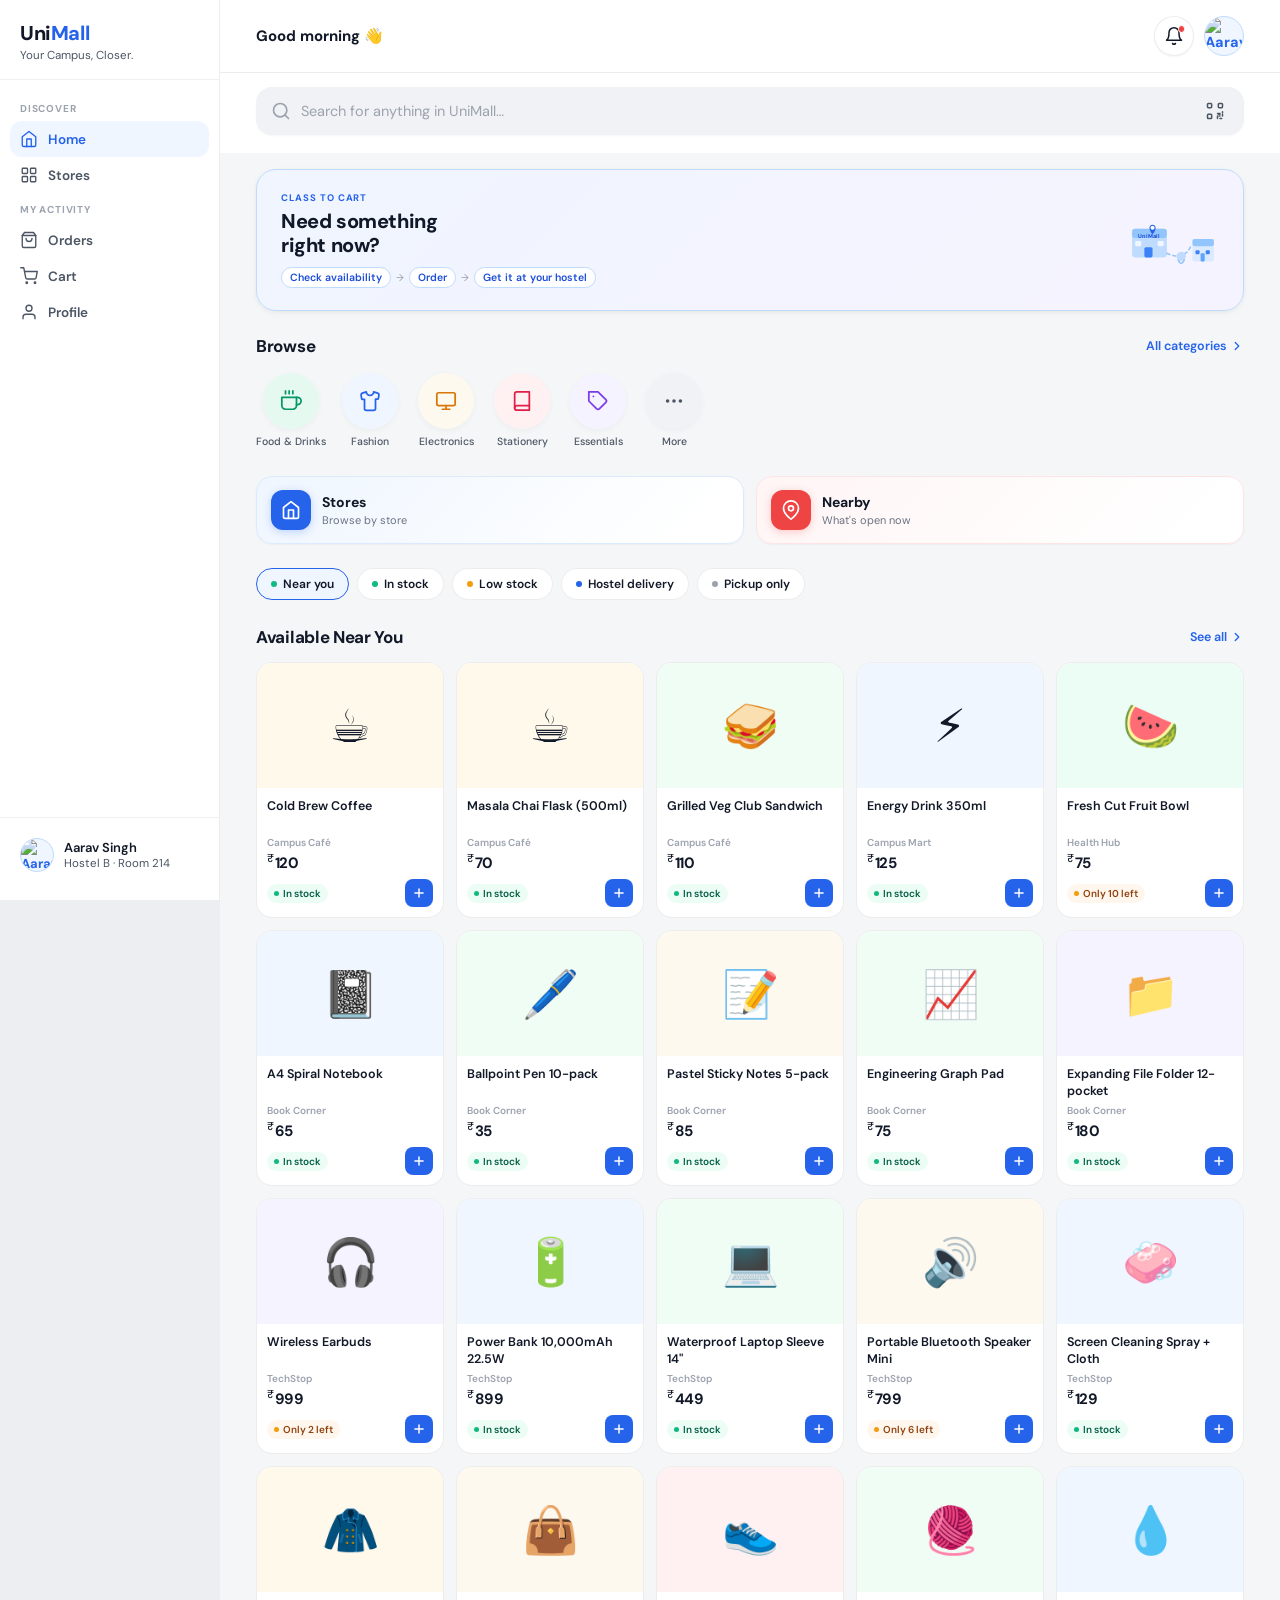
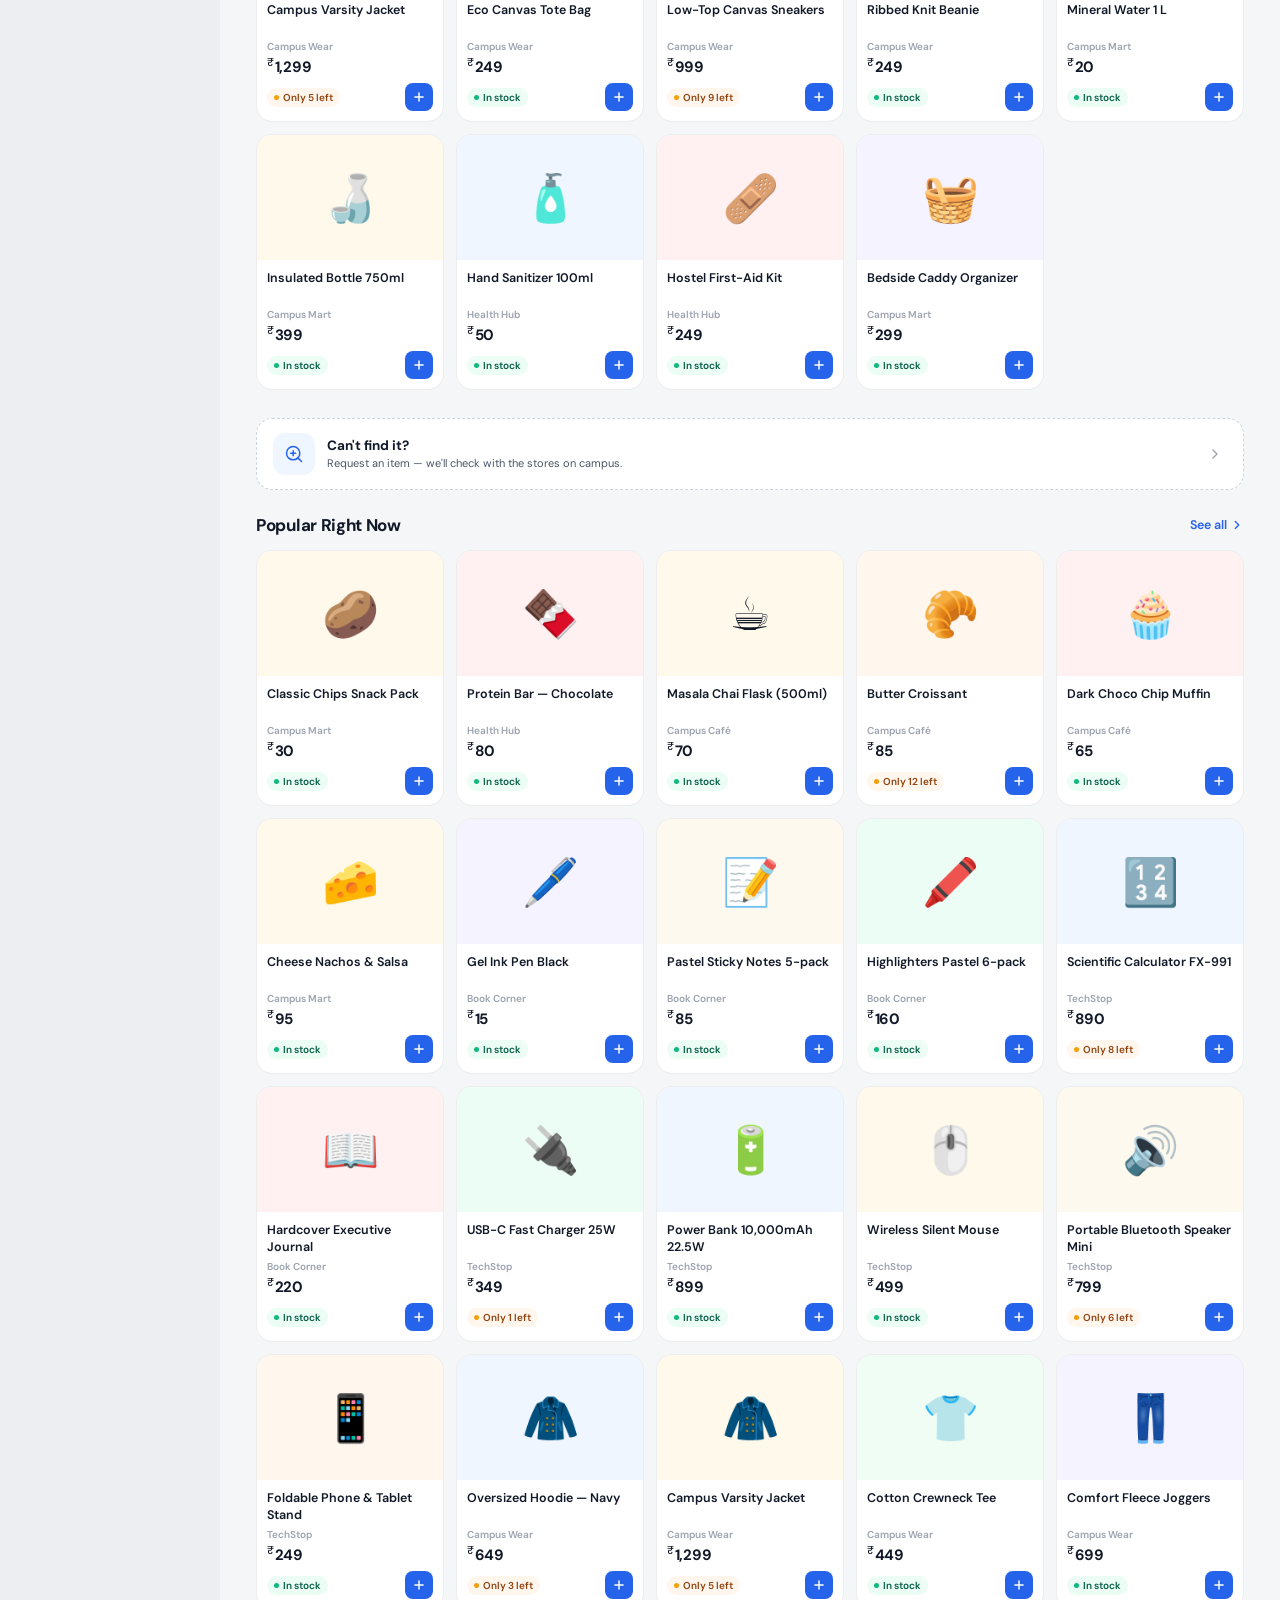
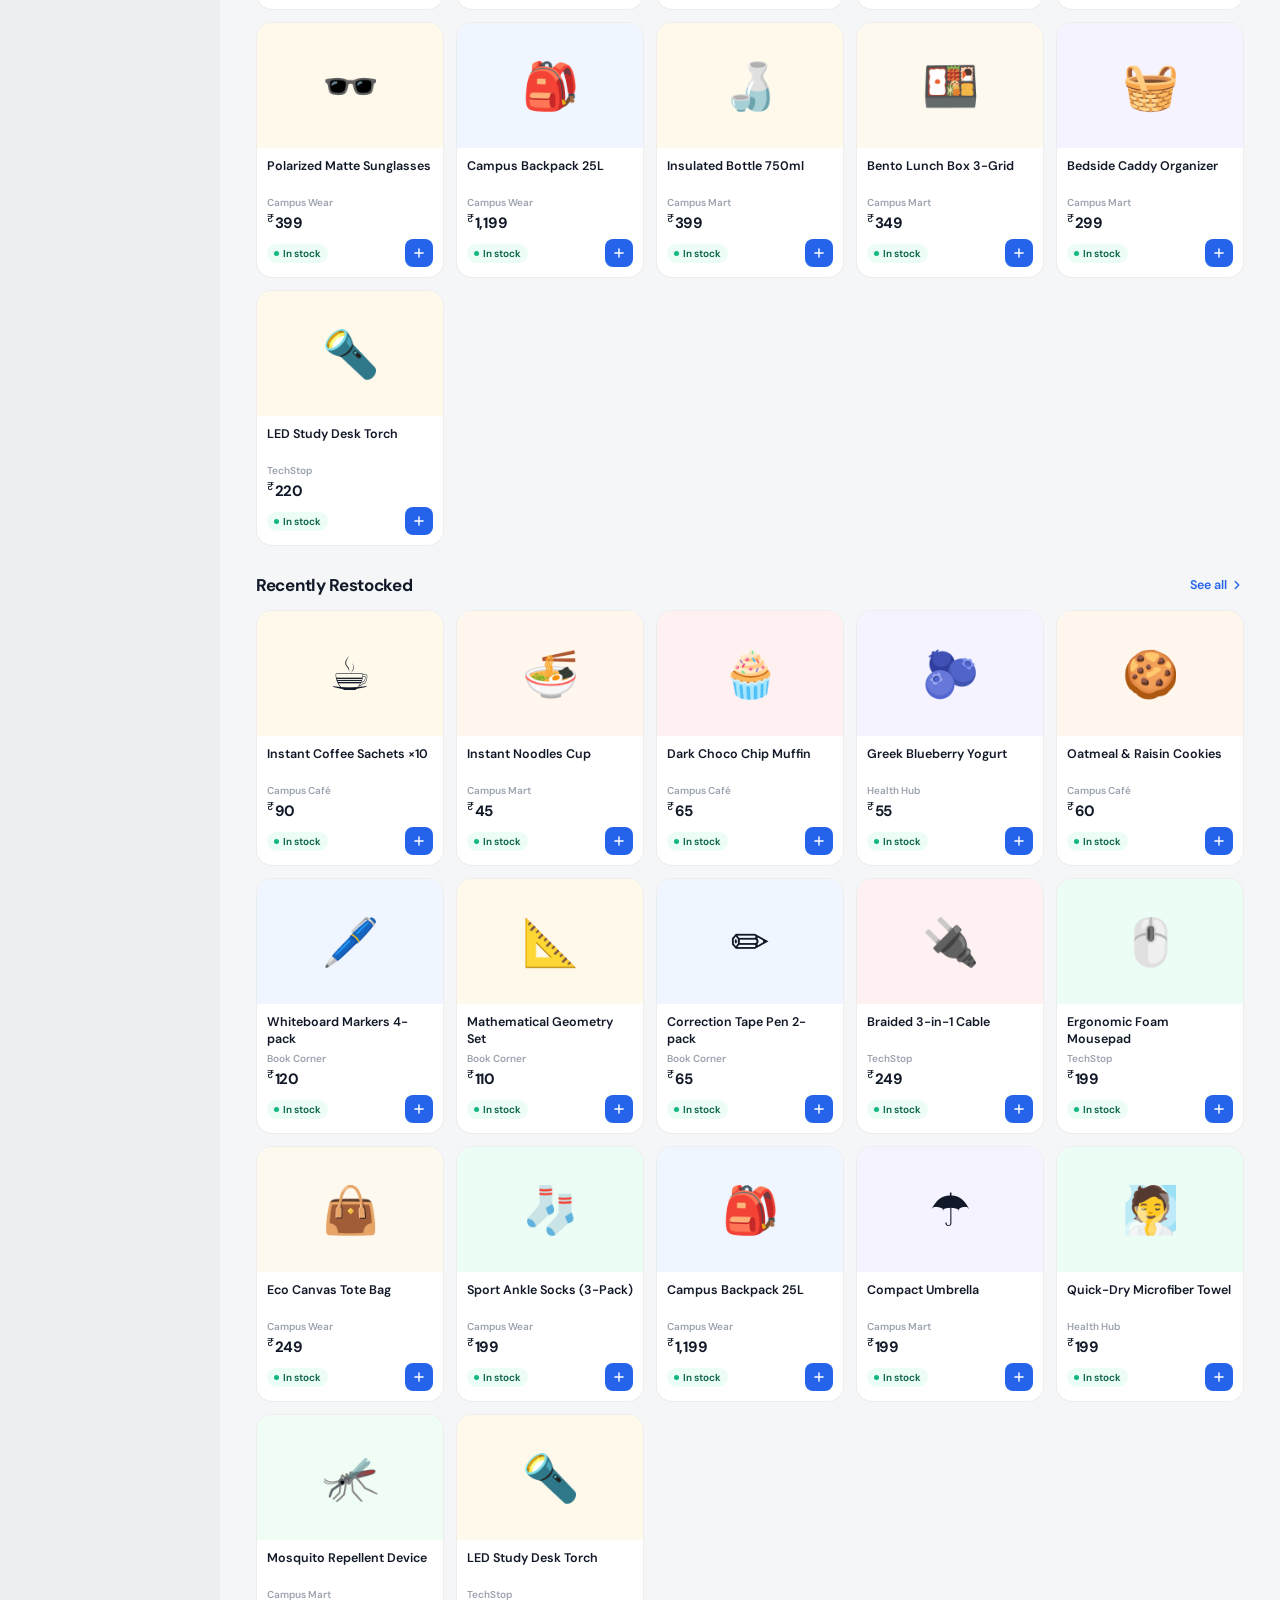
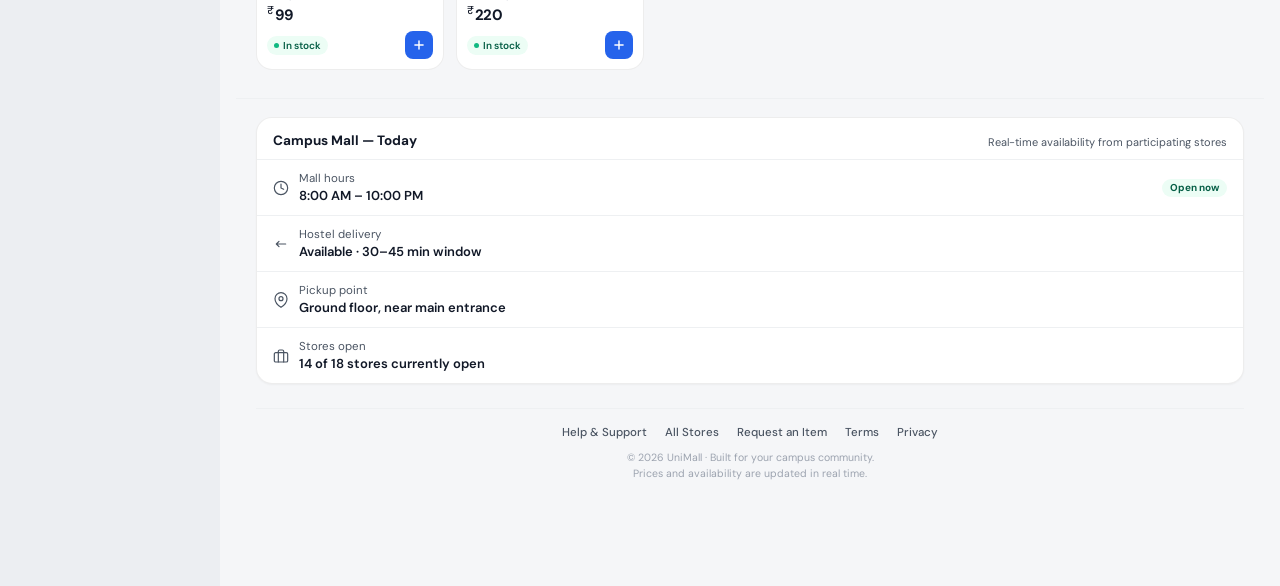
==== index.html @ a53abfc0 "feat: initial commit for UniMall campus marketplace - live Supabase and Vercel ready" ====
<!DOCTYPE html>
<html lang="en">
<head>
  <meta charset="UTF-8" />
  <meta name="viewport" content="width=device-width, initial-scale=1.0, viewport-fit=cover" />
  <title>UniMall — Your Campus, Closer.</title>
  <meta name="description" content="UniMall lets you discover what's available inside your campus mall without physically going there. Browse, order, and get it delivered on campus." />

  <!-- Preconnect for faster font load -->
  <link rel="preconnect" href="https://fonts.googleapis.com" />
  <link rel="preconnect" href="https://fonts.gstatic.com" crossorigin />
  <link href="https://fonts.googleapis.com/css2?family=DM+Sans:ital,opsz,wght@0,9..40,300;0,9..40,400;0,9..40,500;0,9..40,600;0,9..40,700;1,9..40,400&display=swap" rel="stylesheet" />

  <link rel="stylesheet" href="css/styles.css" />
</head>
<body>

<!--
  ┌─────────────────────────────────────────────────────────┐
  │  MOBILE SHELL                                           │
  │  On desktop this collapses and the .desktop-wrapper     │
  │  takes over the layout with a sidebar.                  │
  └─────────────────────────────────────────────────────────┘
-->
<div class="shell" id="app">

  <!-- ── DESKTOP LAYOUT WRAPPER ──────────────────────────── -->
  <div class="desktop-wrapper">

    <!-- ── SIDEBAR FOR PC / DESKTOP ────────────────────────── -->
    <aside class="sidebar" id="sidebar" aria-label="Site navigation">
      <div class="sidebar-brand">
        <div class="sidebar-wordmark">Uni<span>Mall</span></div>
        <div class="sidebar-tagline">Your Campus, Closer.</div>
      </div>

      <nav class="sidebar-nav" aria-label="Site navigation">
        <div class="sidebar-section-label">Discover</div>

        <a href="index.html" class="sidebar-item active" id="sb-home" aria-current="page">
          <svg viewBox="0 0 24 24" aria-hidden="true"><path d="m3 9 9-7 9 7v11a2 2 0 0 1-2 2H5a2 2 0 0 1-2-2z"/><polyline points="9 22 9 12 15 12 15 22"/></svg>
          Home
        </a>
        <a href="stores.html" class="sidebar-item" id="sb-stores">
          <svg viewBox="0 0 24 24" aria-hidden="true"><rect x="3" y="3" width="7" height="7" rx="1"/><rect x="14" y="3" width="7" height="7" rx="1"/><rect x="3" y="14" width="7" height="7" rx="1"/><rect x="14" y="14" width="7" height="7" rx="1"/></svg>
          Stores
        </a>

        <div class="sidebar-section-label">My Activity</div>

        <a href="orders.html" class="sidebar-item" id="sb-orders">
          <svg viewBox="0 0 24 24" aria-hidden="true"><path d="M6 2 3 6v14a2 2 0 0 0 2 2h14a2 2 0 0 0 2-2V6l-3-4z"/><line x1="3" y1="6" x2="21" y2="6"/><path d="M16 10a4 4 0 0 1-8 0"/></svg>
          Orders
        </a>
        <a href="cart.html" class="sidebar-item" id="sb-cart">
          <svg viewBox="0 0 24 24" aria-hidden="true"><circle cx="9" cy="21" r="1"/><circle cx="20" cy="21" r="1"/><path d="M1 1h4l2.68 13.39a2 2 0 0 0 2 1.61h9.72a2 2 0 0 0 2-1.61L23 6H6"/></svg>
          Cart
          <span class="sidebar-badge" data-cart aria-label="0 items in cart" style="display:none">0</span>
        </a>
        <a href="profile.html" class="sidebar-item" id="sb-profile">
          <svg viewBox="0 0 24 24" aria-hidden="true"><path d="M20 21v-2a4 4 0 0 0-4-4H8a4 4 0 0 0-4 4v2"/><circle cx="12" cy="7" r="4"/></svg>
          Profile
        </a>
      </nav>

      <div class="sidebar-footer">
        <a href="profile.html" class="sidebar-profile" id="sb-profile-footer" aria-label="View profile">
          <div class="sidebar-avatar">A</div>
          <div class="sidebar-profile-info">
            <div class="sidebar-profile-name">Aarav Singh</div>
            <div class="sidebar-profile-role">Hostel B · Room 214</div>
          </div>
        </a>
      </div>
    </aside>

    <!-- ── MAIN CONTENT ────────────────────────────────────── -->
    <div class="main-content">

      <div class="page-scroll">

        <!-- Status bar placeholder (mobile only) -->
        <div class="status-bar" aria-hidden="true"></div>

        <!-- ── HEADER ──────────────────────────────────────── -->
        <header class="header" id="main-header" role="banner">
          <!-- Brand (mobile only — desktop uses sidebar) -->
          <div class="header-brand">
            <div class="header-wordmark">Uni<span>Mall</span></div>
            <div class="header-tagline">Your Campus, Closer.</div>
          </div>

          <div class="header-actions">
            <!-- Notifications -->
            <button class="icon-btn" id="notif-btn" aria-label="Notifications">
              <svg viewBox="0 0 24 24" aria-hidden="true">
                <path d="M18 8a6 6 0 1 0-12 0c0 7-3 9-3 9h18s-3-2-3-9"/>
                <path d="M13.73 21a2 2 0 0 1-3.46 0"/>
              </svg>
              <span class="notif-dot" aria-hidden="true"></span>
            </button>
            <!-- Profile avatar -->
            <div class="avatar-btn" id="profile-btn" role="button"
                 aria-label="Profile" tabindex="0">A</div>
          </div>
        </header>

        <!-- ── SEARCH ───────────────────────────────────────── -->
        <section class="search-section" aria-label="Search">
          <div class="search-bar" role="search">
            <svg class="search-icon" viewBox="0 0 24 24" aria-hidden="true">
              <circle cx="11" cy="11" r="8"/>
              <path d="m21 21-4.35-4.35"/>
            </svg>
            <input
              type="search"
              id="main-search"
              placeholder="Search for anything in UniMall…"
              autocomplete="off"
              aria-label="Search UniMall"
            />
            <button class="scan-btn" id="scan-btn" aria-label="Scan barcode or QR code">
              <svg viewBox="0 0 24 24" aria-hidden="true">
                <rect x="3" y="3" width="5" height="5" rx="1"/>
                <rect x="16" y="3" width="5" height="5" rx="1"/>
                <rect x="3" y="16" width="5" height="5" rx="1"/>
                <path d="M16 16h2m3 0v2m0-5v1m-4 4h1m0 3h2m-5-3v3m0-6h3"/>
              </svg>
            </button>
          </div>
        </section>

        <!-- ── PAGE BODY ────────────────────────────────────── -->
        <main class="page-body" id="page-body">

          <!-- ── 1. UTILITY MODULE (Class to Cart) ──────────── -->
          <div class="utility-module fade-up" id="utility-module"
               role="region" aria-label="Class to Cart — how UniMall works">
            <div class="utility-module-text">
              <div class="utility-eyebrow">Class to Cart</div>
              <div class="utility-headline">Need something<br>right now?</div>
              <div class="utility-steps">
                <span class="utility-step">Check availability</span>
                <span class="utility-step-arrow">→</span>
                <span class="utility-step">Order</span>
                <span class="utility-step-arrow">→</span>
                <span class="utility-step">Get it at your hostel</span>
              </div>
            </div>

            <!-- Inline SVG illustration: mall path hostel -->
            <div class="utility-illustration" aria-hidden="true">
              <svg viewBox="0 0 88 78" fill="none" xmlns="http://www.w3.org/2000/svg">
                <!-- Mall building -->
                <rect x="4"  y="28" width="34" height="28" rx="3" fill="#BFDBFE"/>
                <rect x="4"  y="28" width="34" height="9"  rx="3" fill="#93C5FD"/>
                <text x="10" y="37.5" font-family="DM Sans,sans-serif" font-size="5.5"
                      font-weight="700" fill="#1D4ED8">UniMall</text>
                <!-- Mall door -->
                <rect x="16" y="46" width="8" height="10" rx="1.5" fill="#3B82F6"/>
                <!-- Mall windows -->
                <rect x="7"  y="40" width="6" height="5" rx="1" fill="#EFF6FF"/>
                <rect x="29" y="40" width="6" height="5" rx="1" fill="#EFF6FF"/>
                <!-- Dashed delivery path -->
                <path d="M38 52 Q55 60 62 44" stroke="#93C5FD" stroke-width="1.5"
                      stroke-dasharray="3 3" stroke-linecap="round"/>
                <!-- Delivery figure -->
                <circle cx="52" cy="55" r="4.5" fill="#BFDBFE"/>
                <path d="M49 58.5 Q52 65 55 58.5" stroke="#93C5FD"
                      stroke-width="1.5" stroke-linecap="round"/>
                <!-- Hostel building -->
                <rect x="63" y="38" width="21" height="22" rx="2" fill="#DBEAFE"/>
                <rect x="63" y="38" width="21" height="7"  rx="2" fill="#93C5FD"/>
                <!-- Hostel windows -->
                <rect x="66" y="49" width="4" height="4" rx="1" fill="#3B82F6"/>
                <rect x="76" y="49" width="4" height="4" rx="1" fill="#3B82F6"/>
                <!-- Hostel door -->
                <rect x="71" y="52" width="4" height="8" rx="1" fill="#60A5FA"/>
                <!-- Location pin on mall -->
                <path d="M21 27 C21 23 27 23 27 27 C27 30.5 24 33.5 24 33.5 C24 33.5 21 30.5 21 27Z"
                      fill="#2563EB"/>
                <circle cx="24" cy="27" r="2" fill="white"/>
              </svg>
            </div>
          </div>

          <!-- ── 2. CATEGORIES ───────────────────────────────── -->
          <section class="categories-section fade-up delay-1"
                   aria-label="Browse categories">
            <div class="section-header">
              <h2 class="section-title">Browse</h2>
              <a href="#" class="section-link" id="all-categories-link">
                All categories
                <svg viewBox="0 0 24 24"><polyline points="9 18 15 12 9 6"/></svg>
              </a>
            </div>
            <!-- Populated by app.js -->
            <div class="categories-scroll" id="categories-scroll" role="list"
                 aria-label="Category list"></div>
          </section>

          <!-- ── CATEGORY VIEW SECTION (Appears when a category is clicked) ── -->
          <section class="category-view-section" id="category-view-section" style="display: none;" aria-label="Category Products">
            <div class="category-view-header">
              <div class="category-view-title-wrap">
                <h2 class="category-view-title" id="category-view-title">Products</h2>
                <span class="category-view-count-badge" id="category-view-count-badge">0 items</span>
              </div>
              <button class="category-view-clear-btn" id="category-view-clear-btn" aria-label="Clear category filter">
                <svg viewBox="0 0 24 24" width="14" height="14" stroke="currentColor" stroke-width="2.2" fill="none"><line x1="18" y1="6" x2="6" y2="18"/><line x1="6" y1="6" x2="18" y2="18"/></svg>
                <span>Clear filter</span>
              </button>
            </div>
            <div class="category-products-grid" id="category-products-grid" role="list" aria-label="Category products"></div>
            <div class="category-load-more-wrap" id="category-load-more-wrap">
              <button class="btn-load-more" id="btn-load-more">
                <span>Load More Products</span>
                <svg viewBox="0 0 24 24" width="16" height="16" stroke="currentColor" stroke-width="2" fill="none"><polyline points="6 9 12 15 18 9"/></svg>
              </button>
            </div>
          </section>

          <!-- ── HOME DEFAULT FLOW CONTAINER ─────────────────── -->
          <div class="home-default-flow" id="home-default-flow">

          <!-- ── STORES & NEARBY SHORTCUTS ─────────────────── -->
          <div class="shortcuts-row fade-up delay-2" id="shortcuts-row">
            <div class="shortcut-card shortcut-card-stores" id="shortcut-stores" role="button" tabindex="0" aria-label="Browse stores">
              <div class="shortcut-icon shortcut-icon-stores">
                <svg viewBox="0 0 24 24" aria-hidden="true">
                  <path d="M3 9l9-7 9 7v11a2 2 0 0 1-2 2H5a2 2 0 0 1-2-2z"/>
                  <path d="M9 22V12h6v10"/>
                </svg>
              </div>
              <div class="shortcut-text">
                <div class="shortcut-title">Stores</div>
                <div class="shortcut-sub">Browse by store</div>
              </div>
            </div>

            <div class="shortcut-card shortcut-card-nearby" id="shortcut-nearby" role="button" tabindex="0" aria-label="See what's open nearby">
              <div class="shortcut-icon shortcut-icon-nearby">
                <svg viewBox="0 0 24 24" aria-hidden="true">
                  <path d="M21 10c0 7-9 13-9 13s-9-6-9-13a9 9 0 0 1 18 0z"/>
                  <circle cx="12" cy="10" r="3"/>
                </svg>
              </div>
              <div class="shortcut-text">
                <div class="shortcut-title">Nearby</div>
                <div class="shortcut-sub">What's open now</div>
              </div>
            </div>
          </div>

          <!-- ── 3. AVAILABILITY FILTER CHIPS ───────────────── -->
          <!-- Populated by app.js -->
          <div class="dynamic-strip fade-up delay-2"
               id="avail-chips"
               role="group"
               aria-label="Filter products by availability"></div>

          <!-- ── 4. AVAILABLE NEAR YOU ───────────────────────── -->
          <section class="products-section fade-up delay-2"
                   id="near-you-section"
                   aria-label="Available near you">
            <div class="section-header">
              <h2 class="section-title">Available Near You</h2>
              <a href="#" class="section-link" id="near-you-link">
                See all
                <svg viewBox="0 0 24 24"><polyline points="9 18 15 12 9 6"/></svg>
              </a>
            </div>
            <!-- Populated by app.js -->
            <div class="products-scroll" id="near-you-scroll" role="list"
                 aria-label="Products available near you"></div>
          </section>

          <!-- ── 5. CAN'T FIND IT ────────────────────────────── -->
          <div class="cantfind-card fade-up delay-3"
               id="cantfind-card"
               role="button"
               tabindex="0"
               aria-label="Can't find it? Request an item">
            <div class="cantfind-icon" aria-hidden="true">
              <svg viewBox="0 0 24 24">
                <circle cx="11" cy="11" r="8"/>
                <path d="m21 21-4.35-4.35"/>
                <path d="M11 8v6m-3-3h6"/>
              </svg>
            </div>
            <div class="cantfind-text">
              <div class="cantfind-title">Can't find it?</div>
              <div class="cantfind-sub">
                Request an item — we'll check with the stores on campus.
              </div>
            </div>
            <div class="cantfind-arrow" aria-hidden="true">
              <svg viewBox="0 0 24 24"><polyline points="9 18 15 12 9 6"/></svg>
            </div>
          </div>

          <!-- ── 6. POPULAR RIGHT NOW ────────────────────────── -->
          <section class="products-section fade-up"
                   id="popular-section"
                   aria-label="Popular right now">
            <div class="section-header">
              <h2 class="section-title">Popular Right Now</h2>
              <a href="#" class="section-link" id="popular-link">
                See all
                <svg viewBox="0 0 24 24"><polyline points="9 18 15 12 9 6"/></svg>
              </a>
            </div>
            <!-- Populated by app.js -->
            <div class="products-scroll" id="popular-scroll" role="list"
                 aria-label="Popular products"></div>
          </section>

          <!-- ── 7. RECENTLY RESTOCKED ──────────────────────── -->
          <section class="products-section fade-up"
                   id="restocked-section"
                   aria-label="Recently restocked">
            <div class="section-header">
              <h2 class="section-title">Recently Restocked</h2>
              <a href="#" class="section-link" id="restocked-link">
                See all
                <svg viewBox="0 0 24 24"><polyline points="9 18 15 12 9 6"/></svg>
              </a>
            </div>
            <!-- Populated by app.js -->
            <div class="products-scroll" id="restocked-scroll" role="list"
                 aria-label="Recently restocked products"></div>
          </section>

          <div class="section-divider" aria-hidden="true"></div>

          <!-- ── 8. CAMPUS INFO ──────────────────────────────── -->
          <section class="campus-info-section fade-up"
                   id="campus-info"
                   aria-label="Campus availability information">
            <div class="campus-info-header">
              <div class="campus-info-title">Campus Mall — Today</div>
              <div class="campus-info-sub">
                Real-time availability from participating stores
              </div>
            </div>
            <!-- Populated by app.js -->
            <div class="campus-info-grid" id="campus-info-grid"></div>
          </section>

          <!-- ── 9. PAGE FOOTER ──────────────────────────────── -->
          <footer class="page-footer" id="page-footer">
            <div class="footer-links">
              <a href="#" class="footer-link" id="help-link">Help &amp; Support</a>
              <a href="stores.html" class="footer-link" id="stores-link">All Stores</a>
              <a href="#" class="footer-link" id="request-link">Request an Item</a>
              <a href="#" class="footer-link" id="terms-link">Terms</a>
              <a href="#" class="footer-link" id="privacy-link">Privacy</a>
            </div>
            <div class="footer-copy">
              © 2026 UniMall · Built for your campus community.<br>
              Prices and availability are updated in real time.
            </div>
          </footer>

          </div><!-- /home-default-flow -->

        </main><!-- /page-body -->
      </div><!-- /page-scroll -->

      <!-- ── SCREEN OVERLAY (non-home views render here) ──────── -->
      <div id="screen-overlay" role="dialog" aria-modal="true" aria-label="Screen"></div>

      <!-- ── BOTTOM NAV (mobile only) ───────────────────────── -->
      <nav class="bottom-nav" id="bottom-nav" aria-label="Main navigation">

        <a href="#" class="nav-item active" id="nav-home"
           aria-label="Home" aria-current="page">
          <div class="nav-icon-wrap">
            <svg viewBox="0 0 24 24" aria-hidden="true">
              <path d="m3 9 9-7 9 7v11a2 2 0 0 1-2 2H5a2 2 0 0 1-2-2z"/>
              <polyline points="9 22 9 12 15 12 15 22"/>
            </svg>
          </div>
          <span class="nav-label">Home</span>
        </a>

        <a href="stores.html" class="nav-item" id="nav-stores"
           aria-label="Stores">
          <div class="nav-icon-wrap">
            <svg viewBox="0 0 24 24" aria-hidden="true">
              <rect x="3" y="3" width="7" height="7" rx="1"/>
              <rect x="14" y="3" width="7" height="7" rx="1"/>
              <rect x="3" y="14" width="7" height="7" rx="1"/>
              <rect x="14" y="14" width="7" height="7" rx="1"/>
            </svg>
          </div>
          <span class="nav-label">Stores</span>
        </a>

        <a href="orders.html" class="nav-item" id="nav-orders"
           aria-label="Orders">
          <div class="nav-icon-wrap">
            <svg viewBox="0 0 24 24" aria-hidden="true">
              <path d="M6 2 3 6v14a2 2 0 0 0 2 2h14a2 2 0 0 0 2-2V6l-3-4z"/>
              <line x1="3" y1="6" x2="21" y2="6"/>
              <path d="M16 10a4 4 0 0 1-8 0"/>
            </svg>
          </div>
          <span class="nav-label">Orders</span>
        </a>

        <a href="cart.html" class="nav-item" id="nav-cart"
           aria-label="Cart">
          <div class="nav-icon-wrap">
            <svg viewBox="0 0 24 24" aria-hidden="true">
              <circle cx="9" cy="21" r="1"/>
              <circle cx="20" cy="21" r="1"/>
              <path d="M1 1h4l2.68 13.39a2 2 0 0 0 2 1.61h9.72a2 2 0 0 0 2-1.61L23 6H6"/>
            </svg>
            <span class="nav-badge" aria-label="0 items in cart" style="display:none">0</span>
          </div>
          <span class="nav-label">Cart</span>
        </a>

        <a href="profile.html" class="nav-item" id="nav-profile"
           aria-label="Profile">
          <div class="nav-icon-wrap">
            <svg viewBox="0 0 24 24" aria-hidden="true">
              <path d="M20 21v-2a4 4 0 0 0-4-4H8a4 4 0 0 0-4 4v2"/>
              <circle cx="12" cy="7" r="4"/>
            </svg>
          </div>
          <span class="nav-label">Profile</span>
        </a>

      </nav><!-- /bottom-nav -->

    </div><!-- /main-content -->
  </div><!-- /desktop-wrapper -->
</div><!-- /shell -->

<!-- Scripts — load order matters (each file depends on those above it) -->
<script src="js/config.js"></script>
<script src="js/data.js"></script>
<script src="js/storage.js"></script>
<script src="js/state.js"></script>
<script src="js/ui.js"></script>
<script src="js/cart.js"></script>
<script src="js/search.js"></script>
<script src="js/navigation.js"></script>
<script src="js/views.js"></script>
<script src="js/app.js"></script>
</body>
</html>
---- css/styles.css ----
/* ═══════════════════════════════════════════════════════════
   UniMall — Canonical Design System & Styles
   css/styles.css
   ═══════════════════════════════════════════════════════════ */

/* ─── 1. DESIGN TOKENS ───────────────────────────────────── */
:root {
  --accent:         #2563EB;
  --accent-light:   #EFF6FF;
  --accent-mid:     #BFDBFE;
  --accent-dark:    #1D4ED8;
  --blue:           #2563EB;
  --blue-soft:      #EFF6FF;
  --blue-border:    #DBEAFE;

  --bg:             #F5F6F8;
  --background:     #F5F6F8;
  --surface:        #FFFFFF;
  --surface-2:      #F0F2F5;
  --surface-soft:   #F9FAFB;

  --text-primary:   #111827;
  --text-secondary: #4B5563;
  --text-tertiary:  #9CA3AF;
  --text-muted:     #6B7280;
  --text-light:     #9CA3AF;
  --text:           #111827;

  --border:         rgba(0, 0, 0, 0.07);
  --border-light:   #EEF0F2;
  --border-strong:  rgba(0, 0, 0, 0.12);

  --radius-xs:    6px;
  --radius-sm:    8px;
  --radius-md:    12px;
  --radius-lg:    16px;
  --radius-xl:    20px;
  --radius-full:  999px;
  --radius-pill:  999px;

  --shadow-xs: 0 1px 2px rgba(0, 0, 0, 0.04);
  --shadow-sm: 0 1px 4px rgba(0, 0, 0, 0.05), 0 2px 8px rgba(0, 0, 0, 0.03);
  --shadow-md: 0 4px 14px rgba(0, 0, 0, 0.06), 0 2px 6px rgba(0, 0, 0, 0.03);
  --shadow-lg: 0 10px 25px rgba(0, 0, 0, 0.08);

  --sidebar-w: 220px;
  --px: 16px;
  --nav-h: 68px;
  --nav-height: 68px;
  --content-width: 480px;
  --transition: 150ms cubic-bezier(0.4, 0, 0.2, 1);
}

/* ─── 2. RESET & BASE ────────────────────────────────────── */
*, *::before, *::after {
  box-sizing: border-box;
  margin: 0;
  padding: 0;
}

html {
  font-size: 16px;
  scroll-behavior: smooth;
  -webkit-text-size-adjust: 100%;
}

body {
  min-height: 100vh;
  background: var(--bg);
  color: var(--text-primary);
  font-family: 'DM Sans', system-ui, -apple-system, sans-serif;
  -webkit-font-smoothing: antialiased;
  -moz-osx-font-smoothing: grayscale;
  overflow-x: hidden;
}

button, input, textarea, select {
  font: inherit;
}

button {
  border: 0;
  background: none;
  color: inherit;
  cursor: pointer;
  -webkit-tap-highlight-color: transparent;
}

button:disabled {
  cursor: not-allowed;
  opacity: 0.6;
}

img {
  display: block;
  max-width: 100%;
  height: auto;
}

svg {
  display: block;
  flex-shrink: 0;
}

a {
  color: inherit;
  text-decoration: none;
}

/* ─── 3. APP LAYOUT — MOBILE SHELL ───────────────────────── */
.shell, #app {
  max-width: var(--content-width);
  min-height: 100vh;
  margin: 0 auto;
  background: var(--bg);
  position: relative;
  overflow-x: hidden;
}

.desktop-wrapper {
  display: contents; /* transparent on mobile */
}

.sidebar {
  display: none; /* hidden on mobile */
}

.main-content {
  flex: 1;
  min-width: 0;
}

.page-scroll {
  padding-bottom: calc(var(--nav-h) + 16px);
  padding-top: env(safe-area-inset-top, 0px);
}

.status-bar {
  height: 8px;
  background: var(--surface);
}

.page-body {
  padding: 12px 0 0;
}

/* ─── 4. HEADER ──────────────────────────────────────────── */
.header, .app-header {
  background: var(--surface);
  padding: 14px var(--px) 12px;
  display: flex;
  align-items: center;
  justify-content: space-between;
  border-bottom: 1px solid var(--border);
  position: sticky;
  top: 0;
  z-index: 50;
}

.header-brand, .brand {
  display: flex;
  flex-direction: column;
}

.header-wordmark, .brand-name {
  font-size: 24px;
  font-weight: 800;
  color: var(--text-primary);
  letter-spacing: -0.6px;
  line-height: 1.1;
}

.header-wordmark span, .brand-name span {
  color: var(--accent);
}

.header-tagline, .brand-tagline {
  font-size: 11.5px;
  color: var(--text-muted);
  margin-top: 1px;
  font-weight: 500;
}

.header-actions {
  display: flex;
  align-items: center;
  gap: 10px;
}

.icon-btn, .header-icon-button {
  width: 40px;
  height: 40px;
  border-radius: var(--radius-full);
  border: 1px solid var(--border);
  background: var(--surface);
  display: flex;
  align-items: center;
  justify-content: center;
  cursor: pointer;
  transition: background var(--transition), transform var(--transition);
  position: relative;
  box-shadow: var(--shadow-xs);
}

.icon-btn:hover, .header-icon-button:hover { background: var(--surface-2); }
.icon-btn:active, .header-icon-button:active { transform: scale(0.95); }

.icon-btn svg, .header-icon-button svg {
  width: 20px;
  height: 20px;
  stroke: var(--text-primary);
  fill: none;
  stroke-width: 1.8;
  stroke-linecap: round;
  stroke-linejoin: round;
}

.notif-dot, .notification-dot {
  position: absolute;
  top: 8px;
  right: 8px;
  width: 7.5px;
  height: 7.5px;
  background: #EF4444;
  border-radius: 50%;
  border: 1.5px solid var(--surface);
}

.avatar-btn, .avatar-button {
  width: 40px;
  height: 40px;
  border-radius: 50%;
  background: var(--accent-light);
  border: 1.5px solid var(--accent-mid);
  display: flex;
  align-items: center;
  justify-content: center;
  cursor: pointer;
  font-weight: 700;
  font-size: 14.5px;
  color: var(--accent);
  transition: background var(--transition), transform var(--transition);
}

.avatar-btn:hover, .avatar-button:hover { background: #DBEAFE; }
.avatar-btn:active, .avatar-button:active { transform: scale(0.95); }

/* ─── 5. SEARCH ──────────────────────────────────────────── */
.search-section, .home-search-section {
  background: var(--surface);
  padding: 6px var(--px) 14px;
}

.search-bar, .home-search {
  display: flex;
  align-items: center;
  gap: 10px;
  background: var(--surface-2);
  border-radius: var(--radius-lg);
  padding: 0 14px;
  height: 48px;
  border: 1.5px solid transparent;
  box-shadow: var(--shadow-xs);
  transition: border-color var(--transition), box-shadow var(--transition), background var(--transition);
}

.search-bar:focus-within, .home-search:focus-within {
  border-color: var(--accent);
  background: var(--surface);
  box-shadow: 0 0 0 3px rgba(37, 99, 235, 0.08);
}

.search-bar svg.search-icon, .home-search > svg {
  width: 20px;
  height: 20px;
  stroke: var(--text-tertiary);
  fill: none;
  stroke-width: 2;
  stroke-linecap: round;
  stroke-linejoin: round;
}

.search-bar input, .home-search input {
  flex: 1;
  border: none;
  background: transparent;
  font-family: inherit;
  font-size: 14.5px;
  color: var(--text-primary);
  outline: none;
}

.search-bar input::placeholder, .home-search input::placeholder {
  color: var(--text-tertiary);
}

.scan-btn, .home-search button {
  background: none;
  border: none;
  cursor: pointer;
  padding: 4px;
  display: flex;
  align-items: center;
  justify-content: center;
  border-radius: var(--radius-sm);
  color: var(--text-secondary);
  transition: background var(--transition);
}

.scan-btn:hover, .home-search button:hover { background: rgba(0, 0, 0, 0.05); }

.scan-btn svg, .home-search button svg {
  width: 20px;
  height: 20px;
  stroke: currentColor;
  fill: none;
  stroke-width: 1.8;
  stroke-linecap: round;
  stroke-linejoin: round;
}

/* ─── 6. CLASS TO CART BANNER ────────────────────────────── */
.utility-module, .class-to-cart {
  margin: 0 var(--px) 18px;
  background: linear-gradient(135deg, #F0F5FF 0%, #F5F3FF 100%);
  border-radius: var(--radius-xl);
  padding: 20px 18px;
  display: flex;
  align-items: center;
  justify-content: space-between;
  gap: 12px;
  border: 1px solid var(--accent-mid);
  overflow: hidden;
  position: relative;
  box-shadow: var(--shadow-sm);
}

.utility-module-text, .class-to-cart-content {
  position: relative;
  z-index: 2;
  max-width: 62%;
}

.utility-eyebrow, .eyebrow, .section-eyebrow {
  font-size: 9.5px;
  font-weight: 700;
  letter-spacing: 0.1em;
  text-transform: uppercase;
  color: var(--accent);
  margin-bottom: 5px;
}

.utility-headline, .class-to-cart h1 {
  font-size: 20px;
  font-weight: 800;
  color: var(--text-primary);
  line-height: 1.2;
  letter-spacing: -0.4px;
}

.utility-steps, .process-steps {
  display: flex;
  align-items: center;
  gap: 5px;
  margin-top: 10px;
  flex-wrap: wrap;
}

.utility-step, .process-step {
  font-size: 10.5px;
  font-weight: 600;
  color: var(--accent-dark);
  background: white;
  border-radius: var(--radius-pill);
  padding: 3px 8px;
  border: 1px solid var(--accent-mid);
}

.utility-step-arrow, .process-line {
  font-size: 10px;
  color: var(--text-tertiary);
}

.utility-illustration, .class-to-cart-illustration {
  flex-shrink: 0;
  width: 92px;
  height: 82px;
  display: flex;
  align-items: center;
  justify-content: center;
}

.utility-illustration svg, .class-to-cart-illustration svg {
  width: 90px;
  height: 80px;
}

/* ─── 7. CATEGORIES STRIP ────────────────────────────────── */
.categories-section, .home-section {
  margin-bottom: 18px;
}

.section-header, .section-heading {
  display: flex;
  align-items: center;
  justify-content: space-between;
  padding: 0 var(--px);
  margin-bottom: 12px;
}

.section-title, .section-heading h2 {
  font-size: 17px;
  font-weight: 700;
  color: var(--text-primary);
  letter-spacing: -0.3px;
}

.section-link, .text-button {
  font-size: 12.5px;
  color: var(--accent);
  font-weight: 600;
  text-decoration: none;
  display: flex;
  align-items: center;
  gap: 3px;
}

.section-link svg, .text-button svg {
  width: 14px;
  height: 14px;
  stroke: currentColor;
  fill: none;
  stroke-width: 2.2;
  stroke-linecap: round;
  stroke-linejoin: round;
}

.categories-scroll, .category-scroll {
  display: flex;
  gap: 12px;
  overflow-x: auto;
  padding: 2px var(--px) 4px;
  scrollbar-width: none;
  -webkit-overflow-scrolling: touch;
}

.categories-scroll::-webkit-scrollbar, .category-scroll::-webkit-scrollbar {
  display: none;
}

.category-item {
  display: flex;
  flex-direction: column;
  align-items: center;
  gap: 6px;
  flex-shrink: 0;
  cursor: pointer;
  min-width: 64px;
  outline: none !important;
  -webkit-tap-highlight-color: transparent;
  user-select: none;
  transition: transform var(--transition);
}

.category-item:focus,
.category-item:focus-visible {
  outline: none !important;
}

.category-item:hover {
  transform: translateY(-2px);
}

.category-icon {
  width: 56px;
  height: 56px;
  border-radius: 50%;
  display: flex;
  align-items: center;
  justify-content: center;
  font-size: 22px;
  box-shadow: 0 2px 6px rgba(0, 0, 0, 0.04);
  outline: none !important;
  transition: transform 0.22s cubic-bezier(0.34, 1.56, 0.64, 1), box-shadow 0.22s ease;
}

.category-item:hover .category-icon {
  box-shadow: var(--shadow-md);
}

/* ─── CATEGORY ACTIVE STATE (NO UGLY BLUE OUTLINE) ─── */
.category-item.active .category-icon {
  transform: scale(1.08) translateY(-2px);
  box-shadow: 0 0 0 3px var(--surface-1, #FFFFFF), 0 0 0 5.5px currentColor, 0 10px 20px -4px rgba(0, 0, 0, 0.16);
}

.category-item.active .category-label {
  font-weight: 700;
  color: var(--text-primary);
}

.category-item.active .category-label::after {
  content: '';
  display: block;
  width: 5px;
  height: 5px;
  border-radius: 50%;
  background: currentColor;
  margin: 4px auto 0;
  animation: scaleIn 0.2s cubic-bezier(0.34, 1.56, 0.64, 1);
}

@keyframes scaleIn {
  0% { transform: scale(0); opacity: 0; }
  100% { transform: scale(1); opacity: 1; }
}

.category-icon svg {
  width: 22px;
  height: 22px;
  fill: none;
  stroke-width: 1.9;
  stroke-linecap: round;
  stroke-linejoin: round;
}

.category-label {
  font-size: 10.5px;
  font-weight: 500;
  color: var(--text-secondary);
  text-align: center;
  line-height: 1.25;
  transition: color var(--transition);
}

/* Category colour palettes */
.cat-food, .category-icon.food        { background: #E6F9F0; color: #059669; }
.cat-food svg, .category-icon.food svg { stroke: #059669; }

.cat-fashion, .category-icon.fashion     { background: #EFF6FF; color: #2563EB; }
.cat-fashion svg, .category-icon.fashion svg { stroke: #2563EB; }

.cat-electronics, .category-icon.electronics     { background: #FEF9EE; color: #D97706; }
.cat-electronics svg, .category-icon.electronics svg { stroke: #D97706; }

.cat-stationery, .category-icon.stationery      { background: #FFF1F2; color: #E11D48; }
.cat-stationery svg, .category-icon.stationery svg  { stroke: #E11D48; }

.cat-essentials, .category-icon.essentials      { background: #F5F3FF; color: #7C3AED; }
.cat-essentials svg, .category-icon.essentials svg  { stroke: #7C3AED; }

.cat-more, .category-icon.more            { background: var(--surface-2); color: var(--text-secondary); }
.cat-more svg, .category-icon.more svg        { stroke: var(--text-secondary); }

/* ─── HOME TRANSITION & CATEGORY VIEW SECTION ────────────── */
.home-default-flow {
  transition: opacity 0.22s ease, transform 0.22s ease;
}
.home-default-flow.fading-out {
  opacity: 0;
  transform: translateY(12px);
  pointer-events: none;
}

.category-view-section {
  animation: categorySectionEnter 0.32s cubic-bezier(0.16, 1, 0.3, 1) forwards;
  padding-bottom: 28px;
}

@keyframes categorySectionEnter {
  0% {
    opacity: 0;
    transform: translateY(14px);
  }
  100% {
    opacity: 1;
    transform: translateY(0);
  }
}

.category-view-header {
  display: flex;
  align-items: center;
  justify-content: space-between;
  padding: 8px var(--px) 14px;
  margin-bottom: 12px;
  border-bottom: 1px solid var(--border-subtle, rgba(0, 0, 0, 0.06));
}

.category-view-title-wrap {
  display: flex;
  align-items: center;
  gap: 10px;
}

.category-view-title {
  font-size: 18px;
  font-weight: 700;
  color: var(--text-primary);
  letter-spacing: -0.01em;
}

.category-view-count-badge {
  font-size: 11px;
  font-weight: 600;
  color: var(--text-secondary);
  background: var(--surface-2, #F1F5F9);
  padding: 3px 9px;
  border-radius: var(--radius-pill, 999px);
  border: 1px solid var(--border-subtle, rgba(0, 0, 0, 0.05));
}

.category-view-clear-btn {
  display: inline-flex;
  align-items: center;
  gap: 6px;
  padding: 6px 13px;
  background: var(--surface-2, #F1F5F9);
  border: 1px solid var(--border, #E2E8F0);
  border-radius: var(--radius-pill, 999px);
  font-size: 12px;
  font-weight: 600;
  color: var(--text-secondary);
  cursor: pointer;
  transition: all 0.2s ease;
}
.category-view-clear-btn:hover {
  background: var(--surface-1, #FFFFFF);
  color: var(--text-primary);
  border-color: var(--text-tertiary);
  box-shadow: var(--shadow-sm);
}

/* ─── 2-COLUMN CATEGORY PRODUCT GRID ─────────────────────── */
.category-products-grid {
  display: grid;
  grid-template-columns: repeat(2, minmax(0, 1fr));
  gap: 12px;
  padding: 0 var(--px);
}

@media (min-width: 768px) {
  .category-products-grid {
    grid-template-columns: repeat(3, minmax(0, 1fr));
    gap: 16px;
  }
}
@media (min-width: 1080px) {
  .category-products-grid {
    grid-template-columns: repeat(4, minmax(0, 1fr));
    gap: 18px;
  }
}

.category-products-grid .product-card {
  width: 100% !important;
  flex-shrink: 1;
  animation: cardFadeUp 0.3s cubic-bezier(0.16, 1, 0.3, 1) both;
}

.category-products-grid .product-card .product-img-wrap {
  height: 135px;
}

@keyframes cardFadeUp {
  0% {
    opacity: 0;
    transform: translateY(12px);
  }
  100% {
    opacity: 1;
    transform: translateY(0);
  }
}

.category-load-more-wrap {
  display: flex;
  justify-content: center;
  align-items: center;
  padding: 24px var(--px) 12px;
}

.btn-load-more {
  display: inline-flex;
  align-items: center;
  gap: 8px;
  padding: 11px 24px;
  background: var(--surface);
  border: 1.5px solid var(--border);
  border-radius: var(--radius-pill);
  font-size: 13px;
  font-weight: 600;
  color: var(--text-primary);
  cursor: pointer;
  box-shadow: 0 1px 3px rgba(0, 0, 0, 0.06);
  transition: all 0.22s ease;
}
.btn-load-more:hover {
  border-color: var(--text-primary);
  background: var(--surface-2);
  transform: translateY(-1px);
  box-shadow: var(--shadow-sm);
}
.btn-load-more:active {
  transform: scale(0.98);
}

/* ─── 8. STORES & NEARBY SHORTCUT CARDS ──────────────────── */
.shortcuts-row, .discovery-grid {
  display: grid;
  grid-template-columns: 1fr 1fr;
  gap: 12px;
  margin: 0 var(--px) 16px;
}

.shortcut-card, .discovery-card {
  display: flex;
  align-items: center;
  gap: 11px;
  padding: 13px 14px;
  border-radius: var(--radius-lg);
  border: 1px solid var(--border);
  background: var(--surface);
  cursor: pointer;
  box-shadow: var(--shadow-xs);
  transition: transform var(--transition), box-shadow var(--transition), border-color var(--transition);
  user-select: none;
  text-align: left;
}

.shortcut-card:hover, .discovery-card:hover {
  transform: translateY(-2px);
  box-shadow: var(--shadow-md);
}

.shortcut-card:active, .discovery-card:active {
  transform: translateY(0);
}

.shortcut-card-stores, .stores-entry {
  background: linear-gradient(135deg, #EFF6FF 0%, #FFFFFF 90%);
  border-color: #DBEAFE;
}
.shortcut-card-stores:hover, .stores-entry:hover {
  border-color: #93C5FD;
}

.shortcut-card-nearby, .nearby-entry {
  background: linear-gradient(135deg, #FFF5F5 0%, #FFFFFF 90%);
  border-color: #FFE4E6;
}
.shortcut-card-nearby:hover, .nearby-entry:hover {
  border-color: #FDA4AF;
}

.shortcut-icon, .discovery-icon {
  width: 40px;
  height: 40px;
  border-radius: var(--radius-md);
  display: flex;
  align-items: center;
  justify-content: center;
  flex-shrink: 0;
}

.shortcut-icon-stores, .stores-entry .discovery-icon {
  background: #2563EB;
  color: white;
  box-shadow: 0 2px 8px rgba(37, 99, 235, 0.25);
}
.shortcut-icon-stores svg, .stores-entry .discovery-icon svg {
  width: 20px;
  height: 20px;
  stroke: white;
  fill: none;
  stroke-width: 2;
  stroke-linecap: round;
  stroke-linejoin: round;
}

.shortcut-icon-nearby, .nearby-entry .discovery-icon {
  background: #EF4444;
  color: white;
  box-shadow: 0 2px 8px rgba(239, 68, 68, 0.25);
}
.shortcut-icon-nearby svg, .nearby-entry .discovery-icon svg {
  width: 20px;
  height: 20px;
  stroke: white;
  fill: none;
  stroke-width: 2;
  stroke-linecap: round;
  stroke-linejoin: round;
}

.shortcut-text, .discovery-copy {
  display: flex;
  flex-direction: column;
  min-width: 0;
  flex: 1;
}

.shortcut-title, .discovery-copy h3 {
  font-size: 14px;
  font-weight: 700;
  color: var(--text-primary);
  line-height: 1.2;
}

.shortcut-sub, .discovery-copy p {
  font-size: 11px;
  color: var(--text-muted);
  margin-top: 2px;
  white-space: nowrap;
  overflow: hidden;
  text-overflow: ellipsis;
}

/* ─── 9. AVAILABILITY FILTER CHIPS ───────────────────────── */
.dynamic-strip, .availability-scroll {
  margin: 0 var(--px) 18px;
  display: flex;
  gap: 8px;
  overflow-x: auto;
  scrollbar-width: none;
  padding-bottom: 2px;
}
.dynamic-strip::-webkit-scrollbar, .availability-scroll::-webkit-scrollbar { display: none; }

.dynamic-chip, .availability-chip {
  flex-shrink: 0;
  background: var(--surface);
  border: 1px solid var(--border);
  border-radius: var(--radius-pill);
  padding: 7px 14px;
  display: flex;
  align-items: center;
  gap: 6px;
  cursor: pointer;
  transition: border-color var(--transition), background var(--transition);
  user-select: none;
}
.dynamic-chip:hover, .availability-chip:hover {
  border-color: var(--accent-mid);
  background: var(--accent-light);
}
.dynamic-chip.active, .availability-chip.active {
  border-color: var(--accent);
  background: var(--accent-light);
  color: var(--accent-dark);
}
.dynamic-chip-dot {
  width: 6px; height: 6px;
  border-radius: 50%;
  background: #10B981;
  flex-shrink: 0;
}
.dynamic-chip-dot.amber { background: #F59E0B; }
.dynamic-chip-dot.blue  { background: var(--accent); }
.dynamic-chip-dot.grey  { background: var(--text-tertiary); }
.dynamic-chip-label {
  font-size: 12px;
  font-weight: 600;
  color: var(--text-primary);
  white-space: nowrap;
}

/* ─── 10. PRODUCT CARDS & SHOWCASE ───────────────────────── */
.products-section { margin-bottom: 18px; }

.products-scroll, .product-scroll {
  display: flex;
  gap: 12px;
  overflow-x: auto;
  padding: 2px var(--px) 6px;
  scrollbar-width: none;
  -webkit-overflow-scrolling: touch;
}
.products-scroll::-webkit-scrollbar, .product-scroll::-webkit-scrollbar { display: none; }

.product-card {
  background: var(--surface);
  border-radius: var(--radius-lg);
  border: 1px solid var(--border);
  width: 152px;
  flex-shrink: 0;
  overflow: hidden;
  transition: box-shadow var(--transition), transform var(--transition);
  cursor: pointer;
  display: flex;
  flex-direction: column;
}
.product-card:hover {
  box-shadow: var(--shadow-md);
  transform: translateY(-2px);
}
.product-card:active {
  transform: scale(0.98);
}

.product-img-wrap, .product-image {
  width: 100%;
  height: 125px;
  background: #F8FAFC;
  display: flex;
  align-items: center;
  justify-content: center;
  overflow: hidden;
  position: relative;
  font-size: 46px;
  line-height: 1;
  user-select: none;
}
.product-img-wrap img, .product-image img, .product-thumb-img {
  width: 100%;
  height: 100%;
  object-fit: cover;
  padding: 0;
  display: block;
  transition: transform 0.22s ease;
}
.product-card:hover .product-img-wrap img,
.product-card:hover .product-thumb-img {
  transform: scale(1.05);
}

.product-info, .product-card-body {
  padding: 10px;
  display: flex;
  flex-direction: column;
  flex: 1;
}

.product-store {
  font-size: 10px;
  font-weight: 600;
  color: var(--text-tertiary);
  margin-bottom: 2px;
  white-space: nowrap;
  overflow: hidden;
  text-overflow: ellipsis;
}

.product-name {
  font-size: 12.5px;
  font-weight: 600;
  color: var(--text-primary);
  line-height: 1.35;
  margin-bottom: 4px;
  display: -webkit-box;
  -webkit-line-clamp: 2;
  -webkit-box-orient: vertical;
  overflow: hidden;
  min-height: 34px;
}

.product-price {
  font-size: 15px;
  font-weight: 700;
  color: var(--text-primary);
  letter-spacing: -0.3px;
  margin-bottom: 6px;
}
.product-price .currency {
  font-size: 11px;
  font-weight: 500;
  vertical-align: super;
  margin-right: 1px;
}

.product-footer, .product-bottom {
  display: flex;
  align-items: center;
  justify-content: space-between;
  gap: 6px;
  margin-top: auto;
}

/* Availability badges */
.avail-badge, .availability-badge {
  font-size: 10px;
  font-weight: 600;
  border-radius: var(--radius-pill);
  padding: 3px 7px;
  display: inline-flex;
  align-items: center;
  gap: 4px;
  flex-shrink: 1;
  min-width: 0;
  overflow: hidden;
}
.avail-badge .dot {
  width: 5px; height: 5px;
  border-radius: 50%;
  flex-shrink: 0;
}
.avail-badge.in-stock, .availability-badge.in-stock      { background: #ECFDF5; color: #065F46; }
.avail-badge.in-stock .dot { background: #10B981; }
.avail-badge.low-stock, .availability-badge.low-stock      { background: #FFF7ED; color: #92400E; }
.avail-badge.low-stock .dot { background: #F59E0B; }
.avail-badge.out-of-stock, .availability-badge.out-of-stock { background: #FEF2F2; color: #991B1B; }
.avail-badge.out-of-stock .dot { background: #EF4444; }
.avail-badge.preorder, .availability-badge.preorder      { background: #EFF6FF; color: #1E40AF; }
.avail-badge.preorder .dot { background: var(--accent); }

.avail-badge-text {
  overflow: hidden;
  text-overflow: ellipsis;
  white-space: nowrap;
}

.add-btn, .add-product-button {
  width: 28px; height: 28px;
  border-radius: var(--radius-sm);
  background: var(--accent);
  border: none;
  display: flex; align-items: center; justify-content: center;
  cursor: pointer;
  flex-shrink: 0;
  color: white;
  transition: background var(--transition), transform var(--transition);
}
.add-btn:hover, .add-product-button:hover { background: var(--accent-dark); transform: scale(1.05); }
.add-btn:active, .add-product-button:active { transform: scale(0.95); }
.add-btn svg {
  width: 14px; height: 14px;
  stroke: white; fill: none;
  stroke-width: 2.5;
  stroke-linecap: round; stroke-linejoin: round;
}

/* ─── 11. CAN'T FIND IT CARD ─────────────────────────────── */
.cantfind-card, .request-card {
  margin: 0 var(--px) 18px;
  background: var(--surface);
  border: 1px dashed #CBD5E1;
  border-radius: var(--radius-lg);
  padding: 14px 16px;
  display: flex;
  align-items: center;
  gap: 12px;
  cursor: pointer;
  transition: box-shadow var(--transition), border-color var(--transition), background var(--transition);
}
.cantfind-card:hover, .request-card:hover {
  box-shadow: var(--shadow-sm);
  border-color: var(--accent);
  background: var(--accent-light);
}
.cantfind-icon, .request-icon {
  width: 42px; height: 42px;
  border-radius: var(--radius-md);
  background: var(--accent-light);
  display: flex; align-items: center; justify-content: center;
  flex-shrink: 0;
  color: var(--accent);
}
.cantfind-icon svg, .request-icon svg {
  width: 20px; height: 20px;
  stroke: currentColor;
  fill: none; stroke-width: 1.8;
  stroke-linecap: round; stroke-linejoin: round;
}
.cantfind-text, .request-copy { flex: 1; }
.cantfind-title, .request-copy span {
  font-size: 13.5px;
  font-weight: 700;
  color: var(--text-primary);
}
.cantfind-sub, .request-copy small {
  font-size: 11px;
  color: var(--text-secondary);
  margin-top: 2px;
  line-height: 1.4;
  display: block;
}
.cantfind-arrow, .request-arrow {
  width: 24px; height: 24px;
  display: flex; align-items: center; justify-content: center;
  flex-shrink: 0;
}
.cantfind-arrow svg, .request-arrow svg {
  width: 16px; height: 16px;
  stroke: var(--text-tertiary);
  fill: none; stroke-width: 2;
  stroke-linecap: round; stroke-linejoin: round;
}

/* ─── 12. CAMPUS INFO PANEL ──────────────────────────────── */
.campus-info-section, .campus-info-card {
  margin: 0 var(--px) 18px;
  background: var(--surface);
  border-radius: var(--radius-lg);
  border: 1px solid var(--border);
  overflow: hidden;
  box-shadow: var(--shadow-xs);
}
.campus-info-header {
  padding: 14px 16px 10px;
  border-bottom: 1px solid var(--border-light);
  display: flex;
  align-items: center;
  justify-content: space-between;
}
.campus-info-title {
  font-size: 13.5px;
  font-weight: 700;
  color: var(--text-primary);
}
.campus-info-sub {
  font-size: 11px;
  color: var(--text-secondary);
  margin-top: 2px;
}
.campus-info-grid {
  display: flex;
  flex-direction: column;
}
.campus-info-row, .info-row {
  display: flex;
  align-items: center;
  gap: 10px;
  padding: 11px 16px;
  border-bottom: 1px solid var(--border-light);
}
.campus-info-row:last-child, .info-row:last-child { border-bottom: none; }
.campus-info-row svg {
  width: 16px; height: 16px;
  stroke: var(--text-secondary);
  fill: none; stroke-width: 1.8;
  stroke-linecap: round; stroke-linejoin: round;
  flex-shrink: 0;
}
.campus-info-content { flex: 1; }
.campus-info-label {
  font-size: 11.5px;
  color: var(--text-secondary);
}
.campus-info-value {
  font-size: 13px;
  font-weight: 600;
  color: var(--text-primary);
  margin-top: 1px;
}
.campus-pill, .open-badge {
  font-size: 10px;
  font-weight: 700;
  padding: 2.5px 8px;
  border-radius: var(--radius-pill);
}
.campus-pill.open, .open-badge   { background: #ECFDF5; color: #065F46; }
.campus-pill.closed { background: #FEF2F2; color: #991B1B; }

.section-divider {
  height: 1px;
  background: var(--border-light);
  margin: 4px var(--px) 18px;
}

/* Toast */
.toast {
  position: fixed;
  bottom: 84px;
  left: 50%;
  transform: translateX(-50%) translateY(20px);
  background: #1F2937;
  color: white;
  padding: 10px 18px;
  border-radius: var(--radius-pill);
  font-size: 13px;
  font-weight: 600;
  z-index: 300;
  opacity: 0;
  pointer-events: none;
  transition: opacity 200ms ease, transform 200ms ease;
  box-shadow: 0 4px 14px rgba(0,0,0,0.18);
  white-space: nowrap;
}
.toast.show {
  opacity: 1;
  transform: translateX(-50%) translateY(0);
}

/* ─── 13. PAGE FOOTER ────────────────────────────────────── */
.page-footer, .app-footer {
  margin: 0 var(--px) 8px;
  padding: 16px 0 12px;
  border-top: 1px solid var(--border-light);
  text-align: center;
}
.footer-links {
  display: flex;
  flex-wrap: wrap;
  justify-content: center;
  gap: 6px 18px;
  margin-bottom: 10px;
}
.footer-link, .footer-links button {
  font-size: 11.5px;
  color: var(--text-secondary);
  text-decoration: none;
  font-weight: 500;
  transition: color var(--transition);
}
.footer-link:hover, .footer-links button:hover { color: var(--accent); }
.footer-copy, .app-footer p {
  font-size: 10.5px;
  color: var(--text-tertiary);
  line-height: 1.5;
}

/* ─── 14. BOTTOM NAV (MOBILE) ────────────────────────────── */
.bottom-nav {
  position: fixed;
  bottom: 0; left: 50%;
  transform: translateX(-50%);
  width: 100%;
  max-width: var(--content-width);
  height: calc(var(--nav-h) + env(safe-area-inset-bottom, 0px));
  background: rgba(255, 255, 255, 0.96);
  border-top: 1px solid var(--border-light);
  display: flex;
  align-items: center;
  justify-content: space-around;
  z-index: 100;
  backdrop-filter: blur(14px);
  -webkit-backdrop-filter: blur(14px);
  padding-bottom: env(safe-area-inset-bottom, 0px);
}

.nav-item {
  flex: 1;
  display: flex;
  flex-direction: column;
  align-items: center;
  gap: 3px;
  cursor: pointer;
  text-decoration: none;
  padding: 4px;
  transition: color var(--transition);
}

.nav-icon-wrap {
  position: relative;
  display: flex;
  align-items: center;
  justify-content: center;
}
.nav-item svg {
  width: 22px; height: 22px;
  stroke: var(--text-tertiary);
  fill: none; stroke-width: 1.8;
  stroke-linecap: round; stroke-linejoin: round;
  transition: stroke var(--transition);
}
.nav-item.active svg  { stroke: #087F6D; }
.nav-label {
  font-size: 10px;
  font-weight: 600;
  color: var(--text-tertiary);
  transition: color var(--transition);
}
.nav-item.active .nav-label { color: #087F6D; font-weight: 700; }

.nav-badge, .cart-badge {
  position: absolute;
  top: -4px; right: -7px;
  min-width: 16px; height: 16px;
  background: #087F6D;
  border-radius: var(--radius-pill);
  border: 2px solid var(--surface);
  display: flex; align-items: center; justify-content: center;
  font-size: 9px;
  font-weight: 700;
  color: white;
  padding: 0 3px;
}

/* ─── 15. SCREEN OVERLAY SYSTEM ──────────────────────────── */
#screen-overlay, .screen-overlay {
  position: fixed;
  inset: 0;
  background: var(--bg);
  z-index: 200;
  display: none;
  overflow-y: auto;
  -webkit-overflow-scrolling: touch;
}

#screen-overlay.active, #screen-overlay.is-open,
.screen-overlay.active, .screen-overlay.is-open {
  display: block;
}

.overlay-header, .screen-header {
  position: sticky;
  top: 0;
  z-index: 10;
  display: flex;
  align-items: center;
  min-height: 56px;
  padding: 10px var(--px);
  background: rgba(245, 246, 248, 0.94);
  border-bottom: 1px solid var(--border-light);
  backdrop-filter: blur(12px);
  -webkit-backdrop-filter: blur(12px);
}

.overlay-back, .back-button, .overlay-back-btn {
  display: flex;
  align-items: center;
  justify-content: center;
  width: 36px;
  height: 36px;
  margin-right: 10px;
  background: var(--surface);
  border: 1px solid var(--border);
  border-radius: 50%;
  color: var(--text-primary);
  cursor: pointer;
}
.overlay-back svg, .back-button svg {
  width: 18px; height: 18px;
  stroke: currentColor; fill: none; stroke-width: 2;
  stroke-linecap: round; stroke-linejoin: round;
}

.overlay-title, .screen-title {
  font-size: 16.5px;
  font-weight: 700;
  color: var(--text-primary);
  flex: 1;
}

.overlay-body {
  padding-bottom: 36px;
}

/* ─── 16. VIEW SPECIFIC OVERLAY STYLES ───────────────────── */

/* Product Detail Screen */
.pd-img-wrap {
  width: 100%;
  height: 220px;
  display: flex; align-items: center; justify-content: center;
  font-size: 80px;
  background: #F8FAFC;
  position: relative;
  overflow: hidden;
}
.pd-img-wrap img, .pd-full-img {
  width: 100%;
  height: 100%;
  object-fit: cover;
  display: block;
}
.pd-body {
  padding: 16px var(--px);
}
.pd-name {
  font-size: 20px;
  font-weight: 700;
  color: var(--text-primary);
  line-height: 1.25;
}
.pd-store {
  font-size: 12px;
  color: var(--text-secondary);
  margin-top: 4px;
}
.pd-price {
  font-size: 22px;
  font-weight: 800;
  color: var(--text-primary);
  margin: 10px 0;
}
.pd-meta-row {
  display: flex;
  align-items: center;
  gap: 10px;
  margin-bottom: 14px;
}
.pd-description {
  font-size: 13.5px;
  color: var(--text-secondary);
  line-height: 1.5;
  margin-bottom: 18px;
}
.pd-info-grid {
  display: grid;
  grid-template-columns: 1fr 1fr;
  gap: 10px;
  margin-bottom: 20px;
}
.pd-info-item {
  background: var(--surface);
  border: 1px solid var(--border);
  border-radius: var(--radius-md);
  padding: 10px 12px;
}
.pd-info-label { font-size: 11px; color: var(--text-tertiary); }
.pd-info-val   { font-size: 13px; font-weight: 600; color: var(--text-primary); margin-top: 2px; }

.pd-qty-row {
  display: flex;
  align-items: center;
  justify-content: space-between;
  margin-bottom: 20px;
}
.pd-qty-label { font-size: 14px; font-weight: 600; }
.pd-qty-ctrl {
  display: flex;
  align-items: center;
  gap: 12px;
  background: var(--surface);
  border: 1px solid var(--border);
  border-radius: var(--radius-pill);
  padding: 4px 12px;
}
.pd-qty-btn {
  font-size: 18px;
  font-weight: 700;
  color: var(--accent);
  width: 24px;
  height: 24px;
  display: flex; align-items: center; justify-content: center;
}
.pd-qty-val { font-size: 14px; font-weight: 700; min-width: 16px; text-align: center; }

.pd-actions {
  display: flex;
  gap: 10px;
}
.pd-btn-primary {
  flex: 1;
  height: 48px;
  background: var(--accent);
  color: white;
  border-radius: var(--radius-lg);
  font-weight: 700;
  font-size: 15px;
  display: flex; align-items: center; justify-content: center;
  box-shadow: 0 4px 12px rgba(37, 99, 235, 0.25);
  transition: background var(--transition);
}
.pd-btn-primary:hover { background: var(--accent-dark); }

/* Cart Screen */
.cart-items { padding: 8px var(--px); display: flex; flex-direction: column; gap: 10px; }
.cart-item {
  display: flex;
  align-items: center;
  gap: 12px;
  background: var(--surface);
  border: 1px solid var(--border);
  border-radius: var(--radius-lg);
  padding: 12px;
}
.cart-item-img {
  width: 54px; height: 54px;
  border-radius: var(--radius-md);
  background: var(--surface-2);
  display: flex; align-items: center; justify-content: center;
  font-size: 26px;
  flex-shrink: 0;
  overflow: hidden;
}
.cart-item-img img {
  width: 100%;
  height: 100%;
  object-fit: cover;
  display: block;
}
.cart-item-info { flex: 1; min-width: 0; }
.cart-item-name { font-size: 13.5px; font-weight: 600; color: var(--text-primary); }
.cart-item-store { font-size: 11px; color: var(--text-tertiary); margin-top: 1px; }
.cart-item-price { font-size: 14px; font-weight: 700; color: var(--text-primary); margin-top: 4px; }
.cart-item-controls {
  display: flex; align-items: center; gap: 8px;
  background: var(--surface-2); border-radius: var(--radius-pill); padding: 3px 8px;
}
.cart-qty-btn { font-size: 16px; font-weight: 700; color: var(--accent); width: 20px; height: 20px; display: flex; align-items: center; justify-content: center; }
.cart-qty { font-size: 13px; font-weight: 700; }
.cart-remove { color: var(--text-tertiary); font-size: 18px; margin-left: 4px; padding: 4px; }
.cart-remove:hover { color: #EF4444; }

.cart-summary {
  margin: 16px var(--px);
  background: var(--surface);
  border: 1px solid var(--border);
  border-radius: var(--radius-lg);
  padding: 16px;
}
.cart-summary-row {
  display: flex; justify-content: space-between; font-size: 13.5px; color: var(--text-secondary); margin-bottom: 8px;
}
.cart-summary-row.cart-total {
  font-size: 16px; font-weight: 800; color: var(--text-primary); border-top: 1px solid var(--border); padding-top: 10px; margin-top: 6px;
}
.cart-checkout-btn {
  display: block; width: calc(100% - 32px); margin: 0 auto; height: 48px; background: var(--accent); color: white; border-radius: var(--radius-lg); font-weight: 700; font-size: 15px; box-shadow: 0 4px 12px rgba(37, 99, 235, 0.25);
}

/* Checkout Form */
.co-form { padding: 12px var(--px); }
.co-section { background: var(--surface); border: 1px solid var(--border); border-radius: var(--radius-lg); padding: 14px 16px; margin-bottom: 12px; }
.co-section-title { font-size: 14px; font-weight: 700; color: var(--text-primary); margin-bottom: 10px; }
.co-toggle-row { display: grid; grid-template-columns: 1fr 1fr; gap: 8px; margin-bottom: 10px; }
.co-toggle-btn { padding: 9px; border-radius: var(--radius-md); border: 1px solid var(--border); background: var(--surface-2); font-size: 13px; font-weight: 600; color: var(--text-secondary); text-align: center; }
.co-toggle-btn.active { border-color: var(--accent); background: var(--accent-light); color: var(--accent-dark); }
.co-label { font-size: 12px; font-weight: 600; color: var(--text-secondary); margin-bottom: 4px; display: block; }
.co-input { width: 100%; height: 42px; border: 1px solid var(--border); border-radius: var(--radius-md); padding: 0 12px; font-size: 14px; background: var(--bg); margin-bottom: 10px; }
.co-totals { padding: 10px 0; }
.co-total-row { display: flex; justify-content: space-between; font-size: 13px; color: var(--text-secondary); margin-bottom: 6px; }
.co-grand { font-size: 15.5px; font-weight: 800; color: var(--text-primary); border-top: 1px solid var(--border); padding-top: 8px; margin-top: 6px; }
.co-place-btn { width: 100%; height: 48px; background: var(--accent); color: white; border-radius: var(--radius-lg); font-weight: 700; font-size: 15px; margin-top: 12px; }

/* Orders Screen */
.orders-list { padding: 12px var(--px); display: flex; flex-direction: column; gap: 10px; }
.order-card { background: var(--surface); border: 1px solid var(--border); border-radius: var(--radius-lg); padding: 14px; cursor: pointer; }
.order-card-top { display: flex; justify-content: space-between; align-items: center; margin-bottom: 8px; }
.order-id { font-size: 13px; font-weight: 700; }
.order-status-badge { font-size: 11px; font-weight: 700; padding: 2.5px 8px; border-radius: var(--radius-pill); background: #ECFDF5; color: #065F46; }
.order-items-preview { font-size: 12.5px; color: var(--text-secondary); margin-bottom: 8px; }
.order-card-bottom { display: flex; justify-content: space-between; font-size: 12px; color: var(--text-tertiary); }
.order-total { font-weight: 700; color: var(--text-primary); }

/* Confirmation & Empty states */
.confirm-screen, .empty-screen, .empty-results {
  text-align: center;
  padding: 40px 24px;
}
.confirm-icon, .empty-screen-emoji, .empty-results-emoji { font-size: 48px; margin-bottom: 12px; }
.confirm-title, .empty-screen-title, .empty-results-title { font-size: 18px; font-weight: 800; color: var(--text-primary); }
.confirm-sub, .empty-screen-sub, .empty-results-sub { font-size: 13px; color: var(--text-secondary); margin: 6px 0 20px; line-height: 1.45; }
.confirm-btn-primary, .em-btn, .empty-results-btn { padding: 11px 22px; background: var(--accent); color: white; border-radius: var(--radius-md); font-weight: 600; font-size: 14px; display: inline-block; }

/* Profile Screen */
.profile-header { padding: 20px var(--px); text-align: center; background: var(--surface); border-bottom: 1px solid var(--border); }
.profile-avatar { width: 68px; height: 68px; border-radius: 50%; background: var(--accent-light); color: var(--accent); font-size: 26px; font-weight: 800; display: flex; align-items: center; justify-content: center; margin: 0 auto 10px; border: 2px solid var(--accent-mid); }
.profile-name { font-size: 18px; font-weight: 700; }
.profile-sub { font-size: 12.5px; color: var(--text-secondary); }
.profile-section { background: var(--surface); margin: 12px var(--px); border-radius: var(--radius-lg); border: 1px solid var(--border); padding: 14px; }
.profile-section-title { font-size: 13px; font-weight: 700; margin-bottom: 10px; text-transform: uppercase; color: var(--text-tertiary); letter-spacing: 0.05em; }
.profile-menu-item { display: flex; align-items: center; justify-content: space-between; padding: 11px 0; border-bottom: 1px solid var(--border-light); font-size: 13.5px; }
.profile-menu-item:last-child { border-bottom: none; }

/* Notifications Screen */
.notif-list { padding: 8px 0; }
.notif-item { display: flex; gap: 12px; padding: 14px var(--px); border-bottom: 1px solid var(--border-light); }
.notif-item.unread { background: var(--accent-light); }
.notif-icon { font-size: 24px; flex-shrink: 0; }
.notif-title { font-size: 13.5px; font-weight: 600; }
.notif-body { font-size: 12.5px; color: var(--text-secondary); margin: 2px 0 4px; }
.notif-time { font-size: 11px; color: var(--text-tertiary); }

/* Request Form */
.req-form { padding: 16px var(--px); }
.req-intro { font-size: 13px; color: var(--text-secondary); margin-bottom: 12px; line-height: 1.45; }
.req-required { color: #EF4444; }

/* Timeline (Order detail) */
.timeline { display: flex; flex-direction: column; gap: 14px; padding: 10px 0; }
.timeline-step { display: flex; gap: 12px; position: relative; }
.timeline-dot { width: 10px; height: 10px; border-radius: 50%; background: var(--border); flex-shrink: 0; margin-top: 4px; }
.timeline-step.completed .timeline-dot { background: var(--accent); }
.timeline-label { font-size: 13px; font-weight: 600; }
.timeline-time { font-size: 11px; color: var(--text-tertiary); }

/* ─── 17. MICRO-ANIMATIONS ───────────────────────────────── */
@keyframes fadeUp {
  from { opacity: 0; transform: translateY(8px); }
  to   { opacity: 1; transform: translateY(0); }
}
.fade-up { animation: fadeUp 300ms ease both; }
.delay-1 { animation-delay: 60ms; }
.delay-2 { animation-delay: 120ms; }
.delay-3 { animation-delay: 180ms; }

.hidden { display: none !important; }

/* ─── 18. DESKTOP RESPONSIVENESS (≥ 768px) ───────────────── */
@media (min-width: 768px) {
  body {
    display: block;
    background: #ECEEF2;
    overflow-x: hidden;
  }

  .shell, #app {
    max-width: none;
    background: transparent;
    overflow-x: visible;
  }

  .status-bar { display: none; }

  .desktop-wrapper {
    display: block;
    min-height: 100vh;
    padding-left: var(--sidebar-w);
    box-sizing: border-box;
    width: 100%;
    margin: 0;
    max-width: 100%;
  }

  .desktop-wrapper > .app,
  .desktop-wrapper > .main-content {
    width: 100%;
    max-width: 1280px;
    margin: 0 auto;
    min-height: 100vh;
    background: var(--bg);
    box-sizing: border-box;
  }

  /* Fixed Sidebar — permanently locked to viewport */
  .sidebar {
    display: flex !important;
    flex-direction: column;
    width: var(--sidebar-w) !important;
    height: 100vh !important;
    background: var(--surface);
    border-right: 1px solid var(--border);
    position: fixed !important;
    top: 0 !important;
    left: 0 !important;
    bottom: 0 !important;
    overflow-y: auto;
    flex-shrink: 0;
    z-index: 1000;
  }

  .sidebar-brand { padding: 20px 20px 16px; border-bottom: 1px solid var(--border-light); }
  .sidebar-wordmark { font-size: 20px; font-weight: 800; color: var(--text-primary); letter-spacing: -0.4px; }
  .sidebar-wordmark span { color: var(--accent); }
  .sidebar-tagline { font-size: 11.5px; color: var(--text-secondary); margin-top: 2px; }

  .sidebar-nav { padding: 12px 10px; flex: 1; }
  .sidebar-section-label { font-size: 10px; font-weight: 700; letter-spacing: 0.08em; text-transform: uppercase; color: var(--text-tertiary); padding: 10px 10px 6px; }

  .sidebar-item {
    display: flex; align-items: center; gap: 10px; padding: 9px 10px; border-radius: var(--radius-md); text-decoration: none; color: var(--text-secondary); font-size: 13.5px; font-weight: 600; cursor: pointer; transition: background var(--transition), color var(--transition);
  }
  .sidebar-item:hover { background: var(--surface-2); color: var(--text-primary); }
  .sidebar-item.active { background: var(--accent-light); color: var(--accent); }
  .sidebar-item svg { width: 18px; height: 18px; stroke: currentColor; fill: none; stroke-width: 1.8; stroke-linecap: round; stroke-linejoin: round; }
  .sidebar-badge { margin-left: auto; min-width: 18px; height: 18px; background: var(--accent); border-radius: var(--radius-full); display: flex; align-items: center; justify-content: center; font-size: 10px; font-weight: 700; color: white; padding: 0 4px; }

  .sidebar-footer { padding: 12px 10px 20px; border-top: 1px solid var(--border-light); }
  .sidebar-profile { display: flex; align-items: center; gap: 10px; padding: 8px 10px; border-radius: var(--radius-md); cursor: pointer; }
  .sidebar-profile:hover { background: var(--surface-2); }
  .sidebar-avatar { width: 34px; height: 34px; border-radius: 50%; background: var(--accent-light); border: 1.5px solid var(--accent-mid); display: flex; align-items: center; justify-content: center; font-weight: 700; font-size: 13px; color: var(--accent); flex-shrink: 0; }
  .sidebar-profile-name { font-size: 13px; font-weight: 600; color: var(--text-primary); }
  .sidebar-profile-role { font-size: 11.5px; color: var(--text-secondary); }

  .main-content {
    flex: 1;
    min-width: 0;
    background: var(--bg);
  }

  .header { padding: 14px 28px; }
  .header-brand { display: none; }
  .header::before {
    content: attr(data-greeting);
    font-size: 15px;
    font-weight: 700;
    color: var(--text-primary);
  }

  .search-section { padding: 12px 28px 16px; }
  .page-body { padding: 16px 0 0; }
  .utility-module { margin: 0 28px 20px; padding: 22px 24px; }
  .shortcuts-row { margin: 0 28px 20px; }
  .categories-scroll { padding: 4px 28px 8px; }
  .dynamic-strip { margin: 0 28px 20px; }
  .section-header { padding: 0 28px; }
  .products-scroll {
    display: grid;
    grid-template-columns: repeat(auto-fill, minmax(160px, 1fr));
    gap: 12px;
    overflow-x: visible;
    padding: 2px 28px 8px;
  }
  .product-card { width: auto; flex-shrink: unset; }
  .cantfind-card { margin: 0 28px 20px; }
  .campus-info-section { margin: 0 28px 20px; }
  .page-footer { margin: 0 28px 8px; }
  .bottom-nav { display: none !important; }
}

@media (min-width: 1024px) {
  .header { padding: 16px 36px; }
  .search-section { padding: 14px 36px 18px; }
  .utility-module { margin: 0 36px 24px; }
  .shortcuts-row { margin: 0 36px 24px; }
  .categories-scroll { padding: 4px 36px 10px; }
  .dynamic-strip { margin: 0 36px 24px; }
  .section-header { padding: 0 36px; }
  .products-scroll { padding: 2px 36px 10px; grid-template-columns: repeat(auto-fill, minmax(180px, 1fr)); }
  .cantfind-card { margin: 0 36px 24px; }
  .campus-info-section { margin: 0 36px 24px; }
  .page-footer { margin: 0 36px 8px; }
}
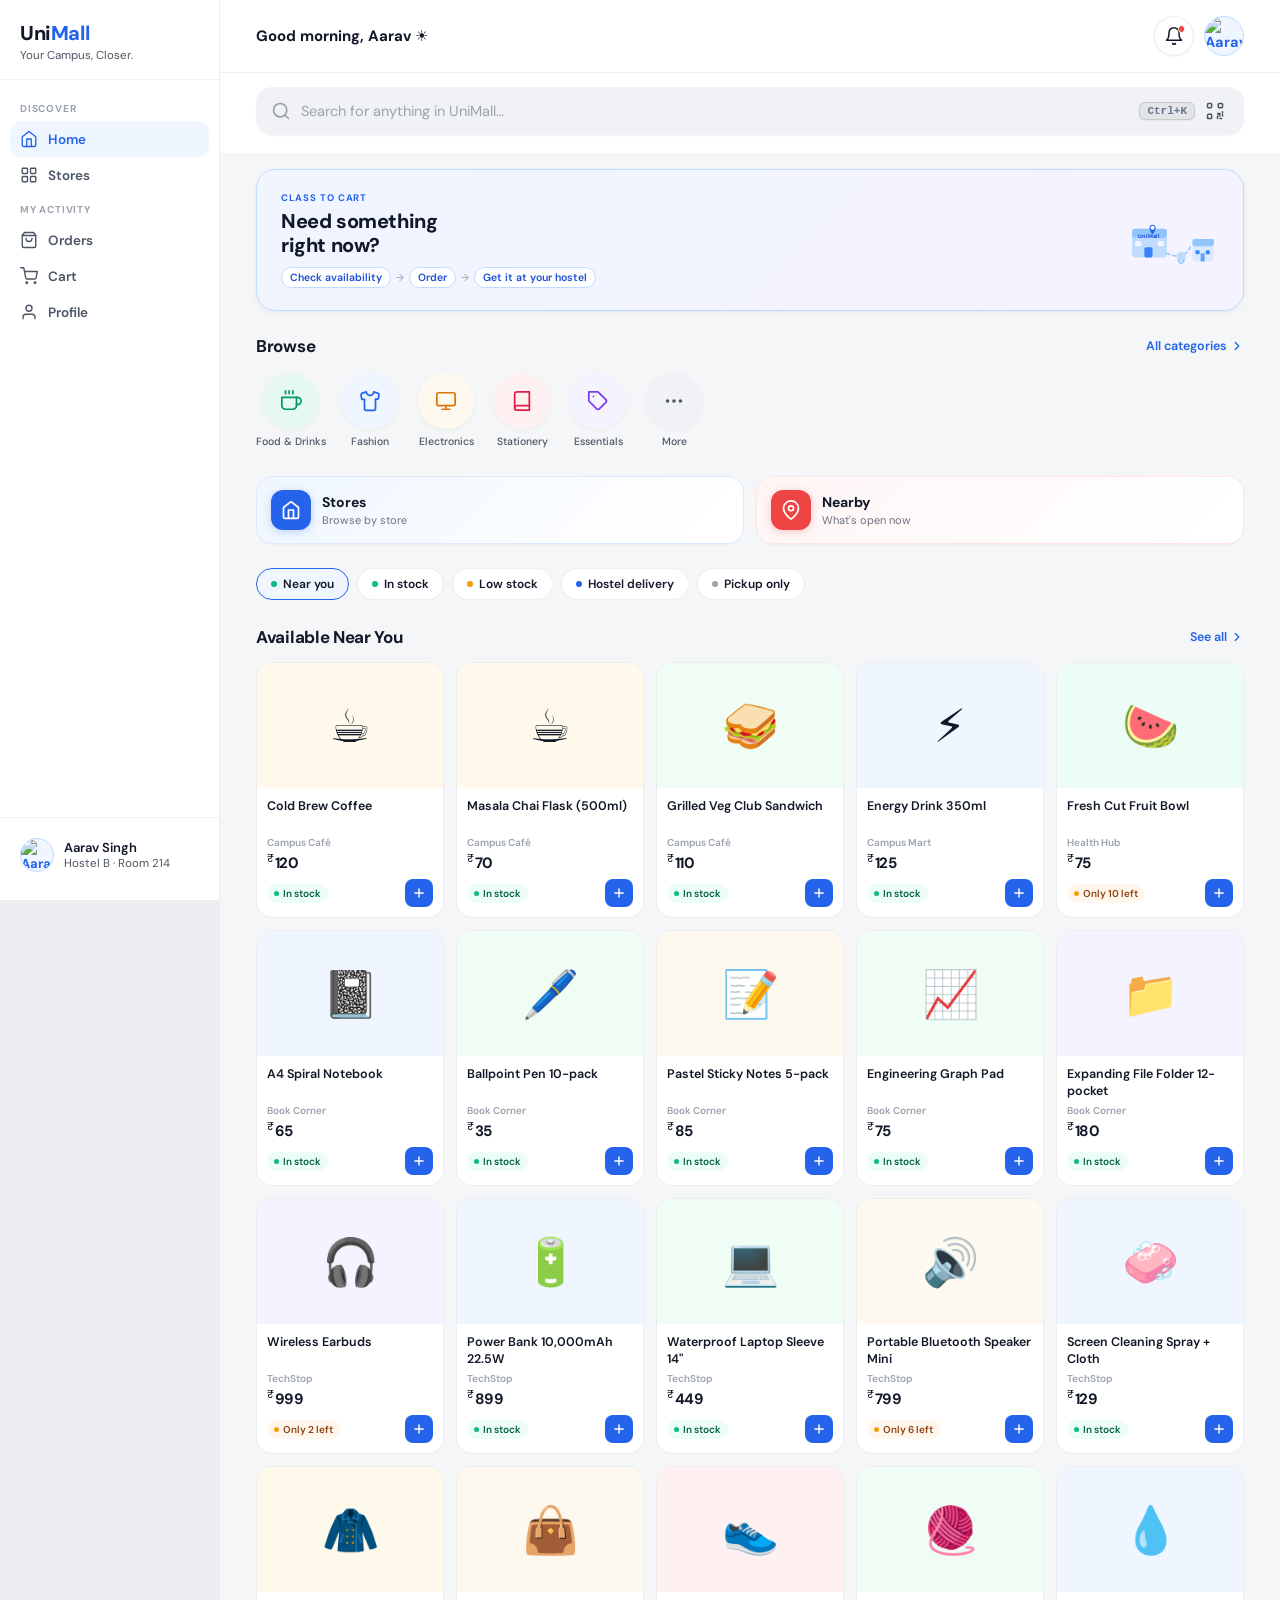
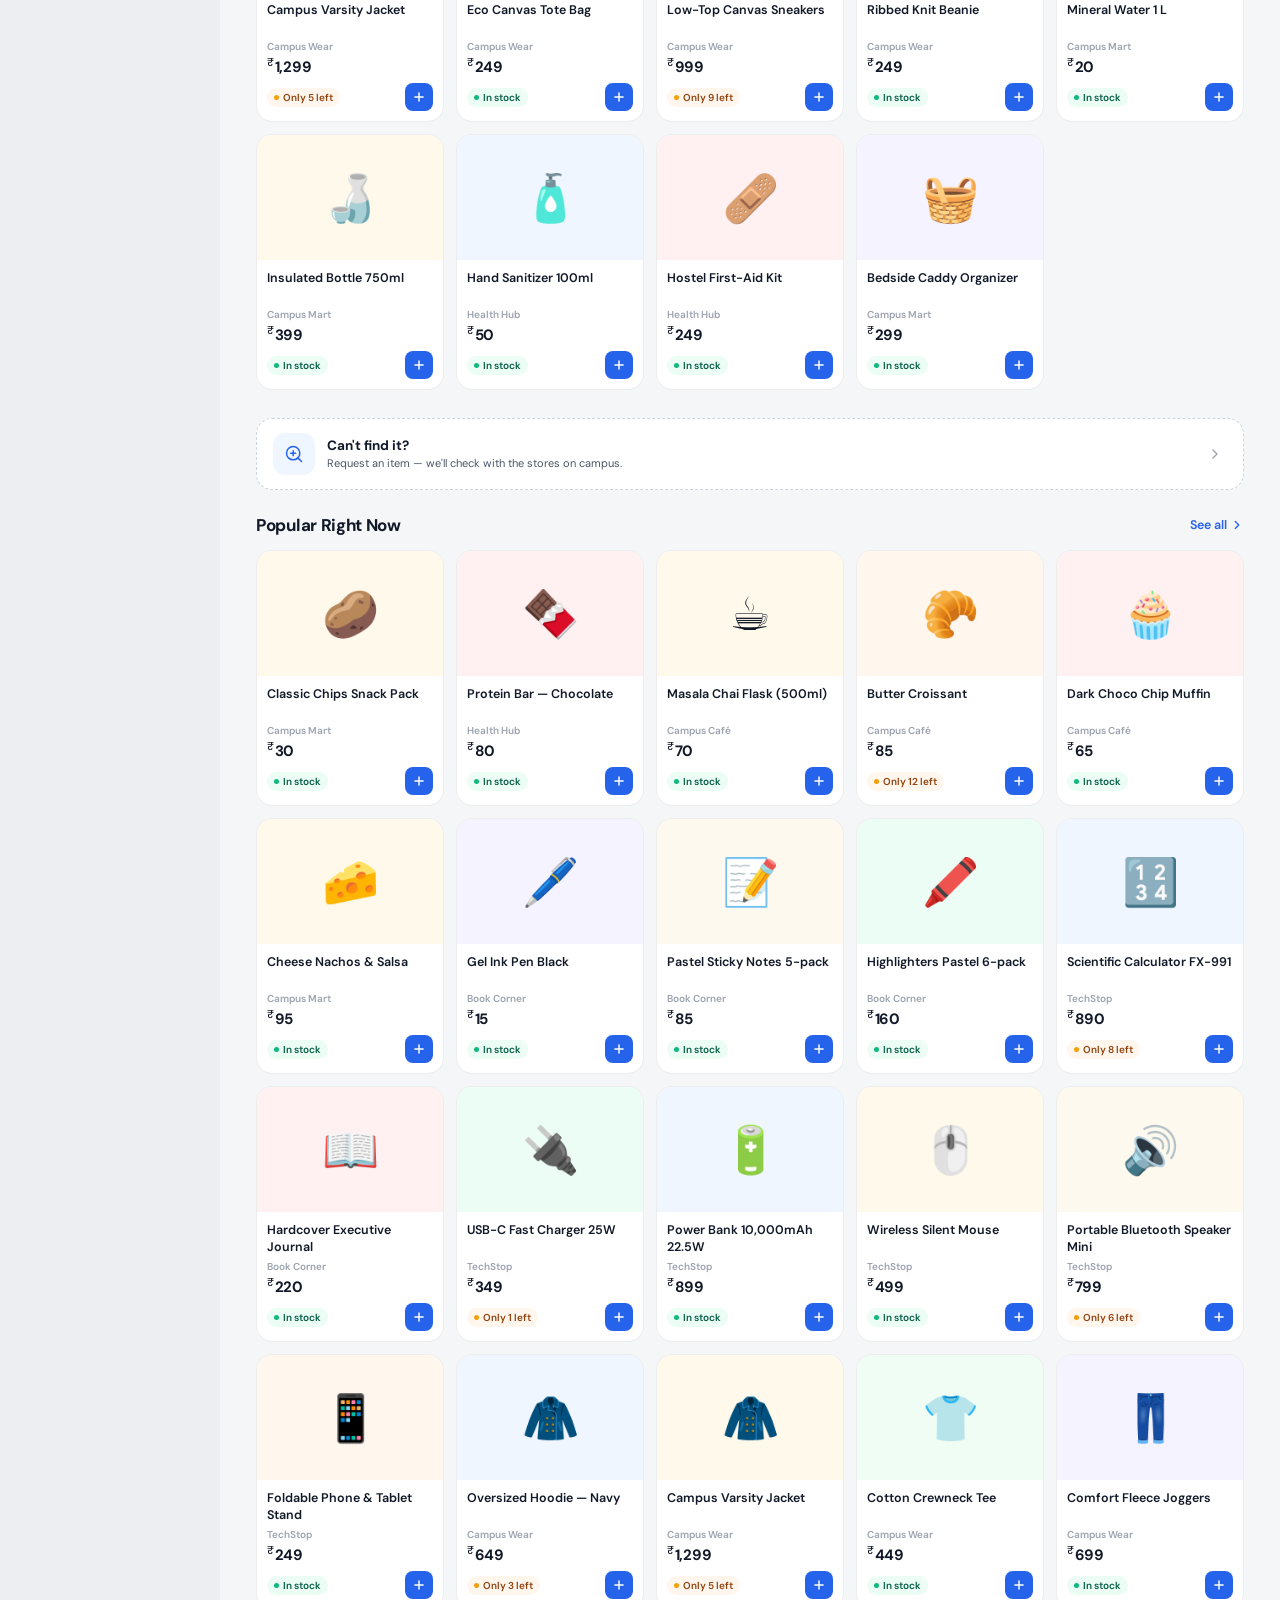
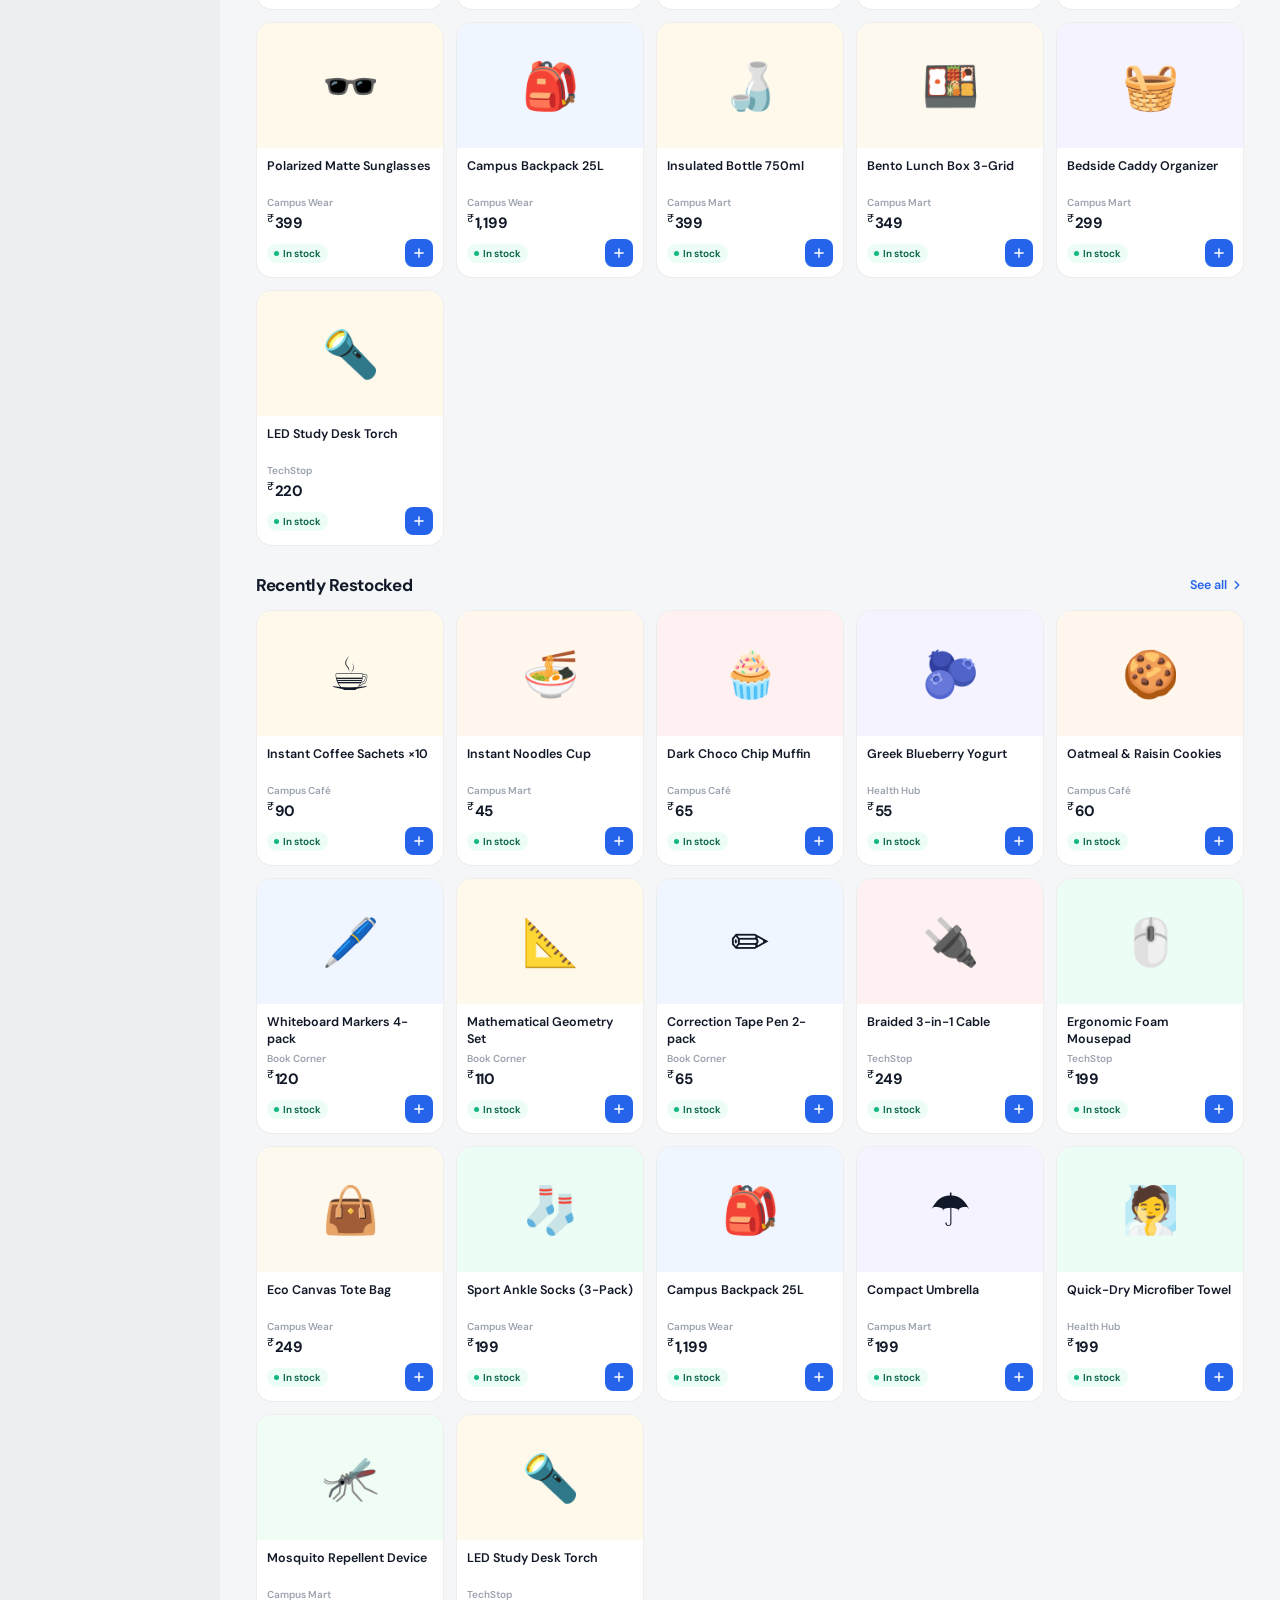
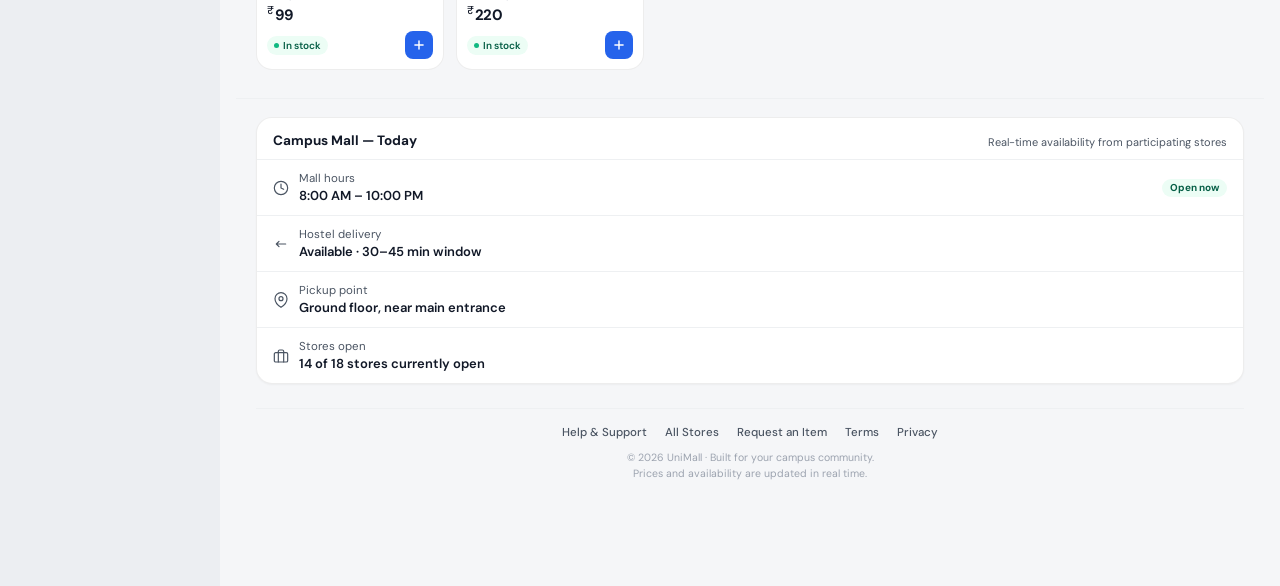
==== commit cd911db6: "feat: add premium micro-delights (sound haptics, keyboard shortcut, campus connectivity guard, live " ====
--- a/index.html
+++ b/index.html
@@ -5,6 +5,8 @@
   <meta name="viewport" content="width=device-width, initial-scale=1.0, viewport-fit=cover" />
   <title>UniMall — Your Campus, Closer.</title>
   <meta name="description" content="UniMall lets you discover what's available inside your campus mall without physically going there. Browse, order, and get it delivered on campus." />
+  <meta name="theme-color" content="#0F172A" />
+  <link rel="icon" type="image/svg+xml" href="favicon.svg" />
 
   <!-- Preconnect for faster font load -->
   <link rel="preconnect" href="https://fonts.googleapis.com" />
@@ -444,6 +446,8 @@
 <script src="js/data.js"></script>
 <script src="js/storage.js"></script>
 <script src="js/state.js"></script>
+<script src="js/sound.js"></script>
+<script src="js/ux-delight.js"></script>
 <script src="js/ui.js"></script>
 <script src="js/cart.js"></script>
 <script src="js/search.js"></script>
--- a/css/styles.css
+++ b/css/styles.css
@@ -105,6 +105,28 @@
 a {
   color: inherit;
   text-decoration: none;
+}
+
+/* Sleek custom scrollbars */
+::-webkit-scrollbar {
+  width: 6px;
+  height: 6px;
+}
+::-webkit-scrollbar-track {
+  background: transparent;
+}
+::-webkit-scrollbar-thumb {
+  background: rgba(148, 163, 184, 0.4);
+  border-radius: 999px;
+}
+::-webkit-scrollbar-thumb:hover {
+  background: rgba(100, 116, 139, 0.7);
+}
+
+/* Subtle tactile button scale */
+button:active:not(:disabled) {
+  transform: scale(0.975);
+  transition: transform 0.08s ease;
 }
 
 /* ─── 3. APP LAYOUT — MOBILE SHELL ───────────────────────── */
@@ -1703,4 +1725,112 @@
   .cantfind-card { margin: 0 36px 24px; }
   .campus-info-section { margin: 0 36px 24px; }
   .page-footer { margin: 0 36px 8px; }
+}
+
+/* ─── DELIGHT & MICRO-POLISH STYLES ──────────────────────── */
+.campus-network-pill {
+  position: fixed;
+  top: 18px;
+  left: 50%;
+  transform: translateX(-50%) translateY(-65px);
+  z-index: 99999;
+  padding: 8px 18px;
+  border-radius: 9999px;
+  font-size: 12.5px;
+  font-weight: 600;
+  display: flex;
+  align-items: center;
+  gap: 8px;
+  backdrop-filter: blur(16px);
+  -webkit-backdrop-filter: blur(16px);
+  box-shadow: 0 10px 30px rgba(0, 0, 0, 0.25), 0 0 0 1px rgba(255, 255, 255, 0.1);
+  transition: transform 0.35s cubic-bezier(0.16, 1, 0.3, 1), opacity 0.35s ease;
+  pointer-events: none;
+  opacity: 0;
+  white-space: nowrap;
+}
+.campus-network-pill.show {
+  transform: translateX(-50%) translateY(0);
+  opacity: 1;
+}
+.campus-network-pill.offline {
+  background: rgba(245, 158, 11, 0.95);
+  color: #78350F;
+  border: 1px solid rgba(251, 191, 36, 0.4);
+}
+.campus-network-pill.online {
+  background: rgba(16, 185, 129, 0.95);
+  color: #064E3B;
+  border: 1px solid rgba(52, 211, 153, 0.4);
+}
+
+.search-kbd-hint {
+  display: none;
+  position: absolute;
+  right: 48px;
+  top: 50%;
+  transform: translateY(-50%);
+  background: rgba(0, 0, 0, 0.05);
+  border: 1px solid rgba(0, 0, 0, 0.12);
+  border-radius: 6px;
+  padding: 2px 7px;
+  font-family: ui-monospace, SFMono-Regular, Menlo, Monaco, Consolas, monospace;
+  font-size: 11px;
+  font-weight: 600;
+  color: #64748B;
+  box-shadow: 0 1px 2px rgba(0, 0, 0, 0.05);
+  pointer-events: auto;
+  cursor: pointer;
+  user-select: none;
+}
+@media (min-width: 768px) {
+  .search-kbd-hint {
+    display: inline-flex;
+    align-items: center;
+  }
+}
+
+.search-spotlight-active {
+  animation: search-spotlight 0.9s cubic-bezier(0.16, 1, 0.3, 1) forwards;
+}
+@keyframes search-spotlight {
+  0% {
+    box-shadow: 0 0 0 0 rgba(37, 99, 235, 0.6);
+  }
+  50% {
+    box-shadow: 0 0 0 6px rgba(37, 99, 235, 0.3);
+  }
+  100% {
+    box-shadow: 0 0 0 3px rgba(37, 99, 235, 0.15);
+  }
+}
+
+@keyframes shimmer-sweep {
+  0% { background-position: -200% 0; }
+  100% { background-position: 200% 0; }
+}
+.skeleton-shimmer {
+  background: linear-gradient(90deg, #F1F5F9 25%, #E2E8F0 50%, #F1F5F9 75%);
+  background-size: 200% 100%;
+  animation: shimmer-sweep 1.6s infinite ease-in-out;
+  border-radius: 8px;
+}
+
+@keyframes badge-spring {
+  0% { transform: scale(1); }
+  35% { transform: scale(1.38); }
+  65% { transform: scale(0.9); }
+  100% { transform: scale(1); }
+}
+.badge-pop {
+  animation: badge-spring 0.35s cubic-bezier(0.175, 0.885, 0.32, 1.275) !important;
+}
+
+@keyframes radar-glow {
+  0% { transform: scale(0.95); box-shadow: 0 0 0 0 rgba(16, 185, 129, 0.75); }
+  70% { transform: scale(1); box-shadow: 0 0 0 6px rgba(16, 185, 129, 0); }
+  100% { transform: scale(0.95); box-shadow: 0 0 0 0 rgba(16, 185, 129, 0); }
+}
+.status-overlay-badge.open .status-dot {
+  animation: radar-glow 2.4s infinite cubic-bezier(0.4, 0, 0.6, 1);
 }
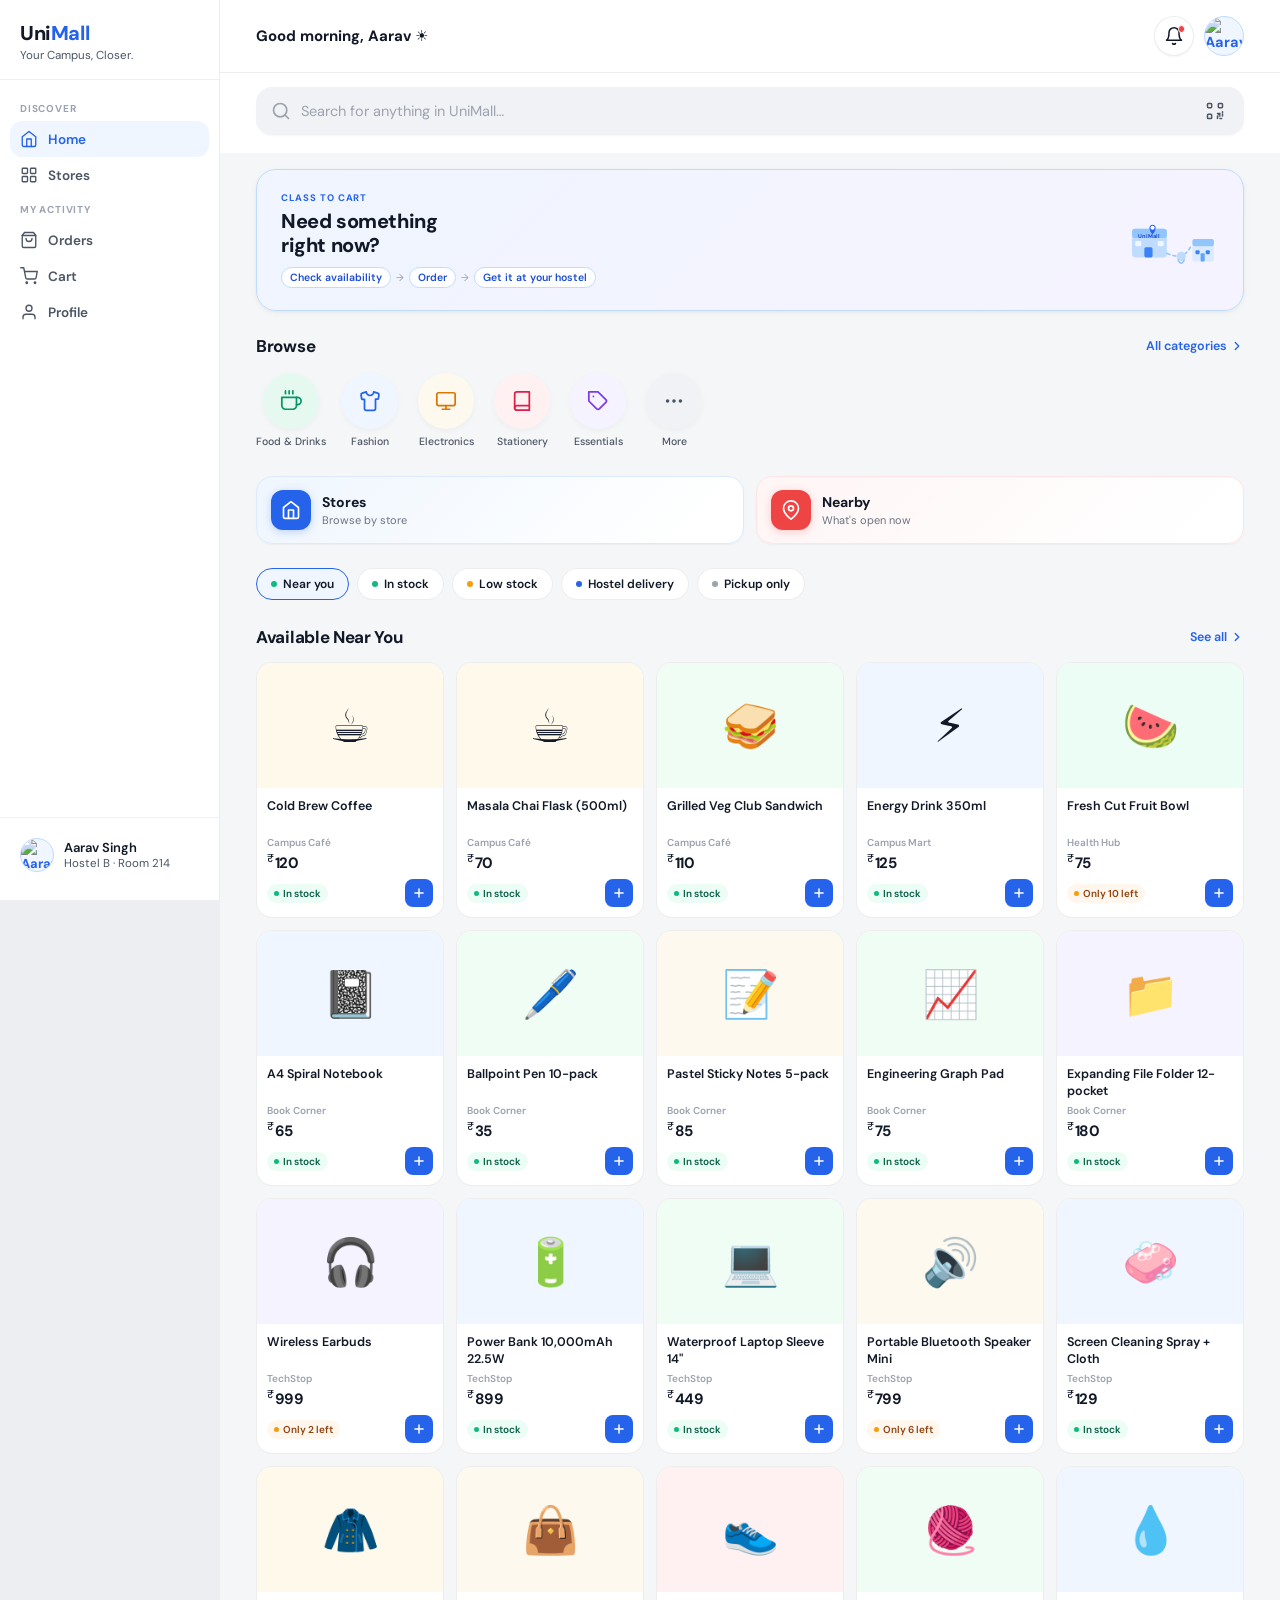
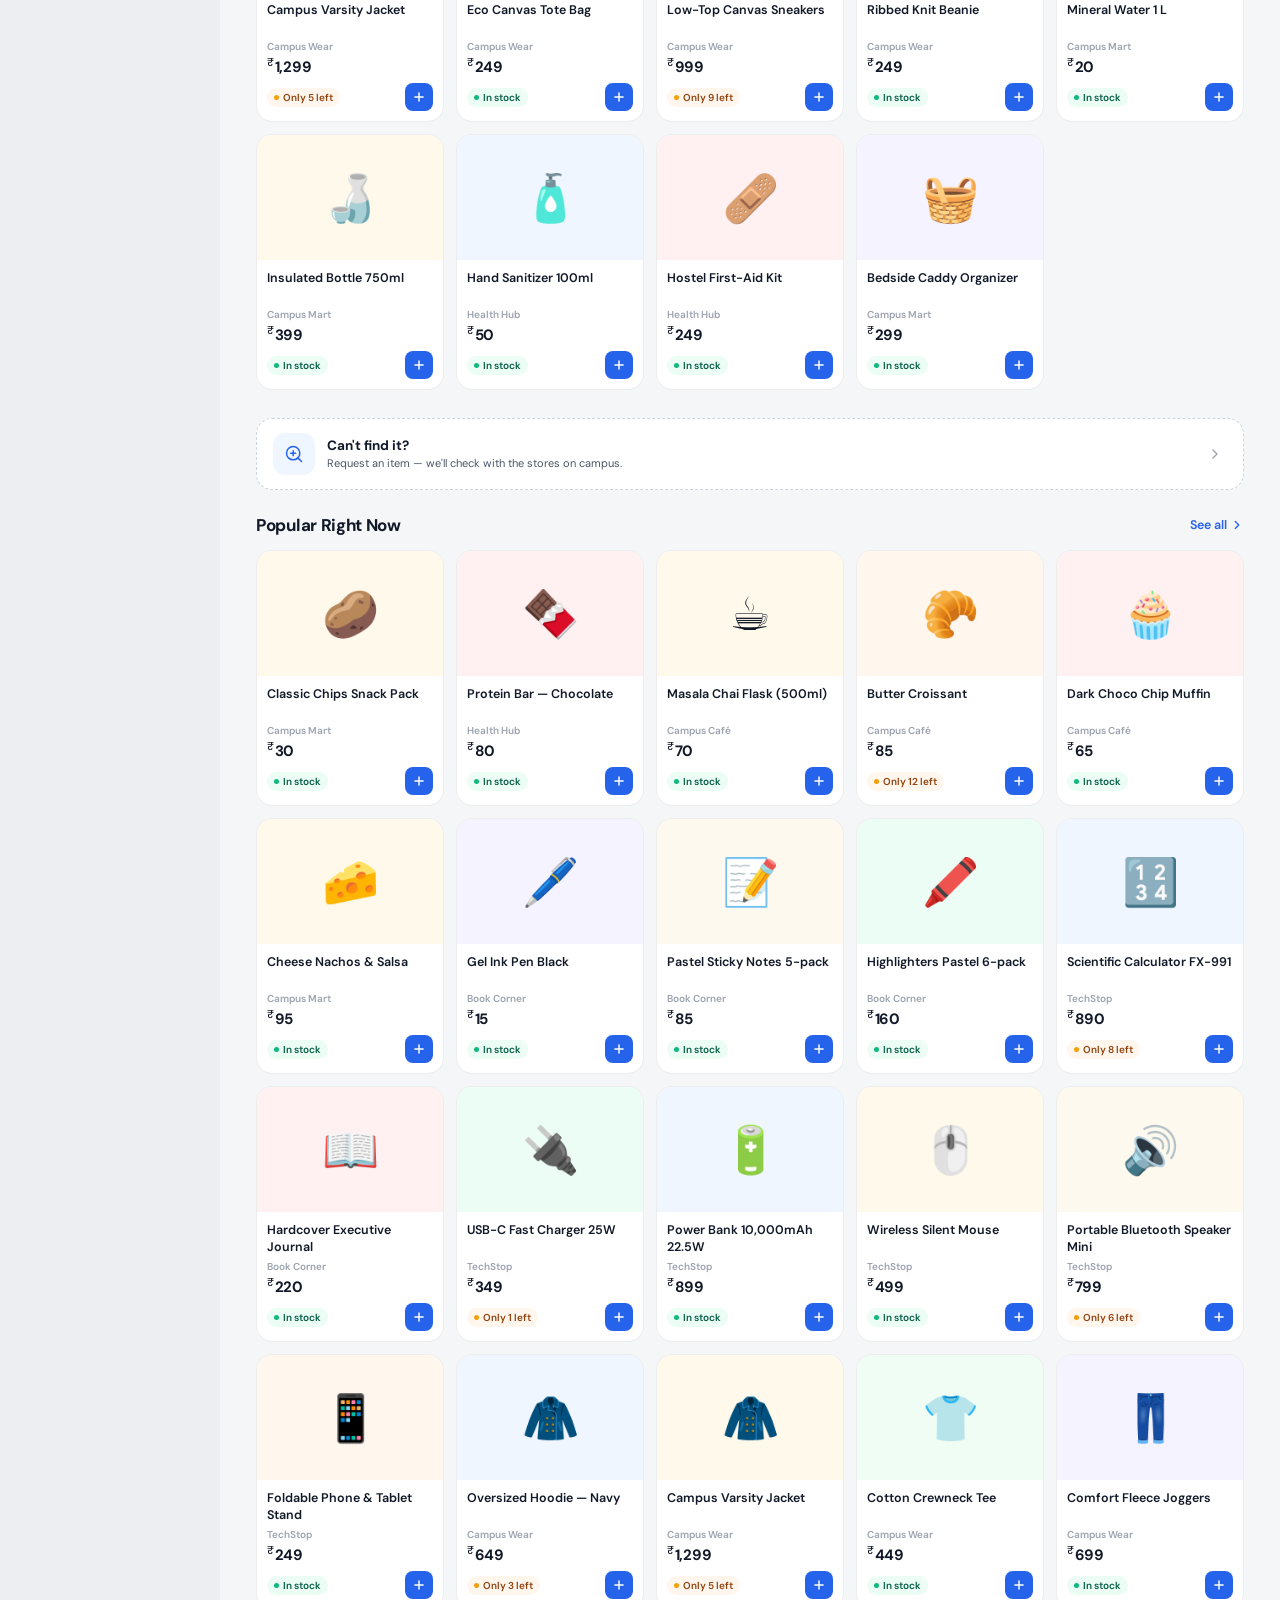
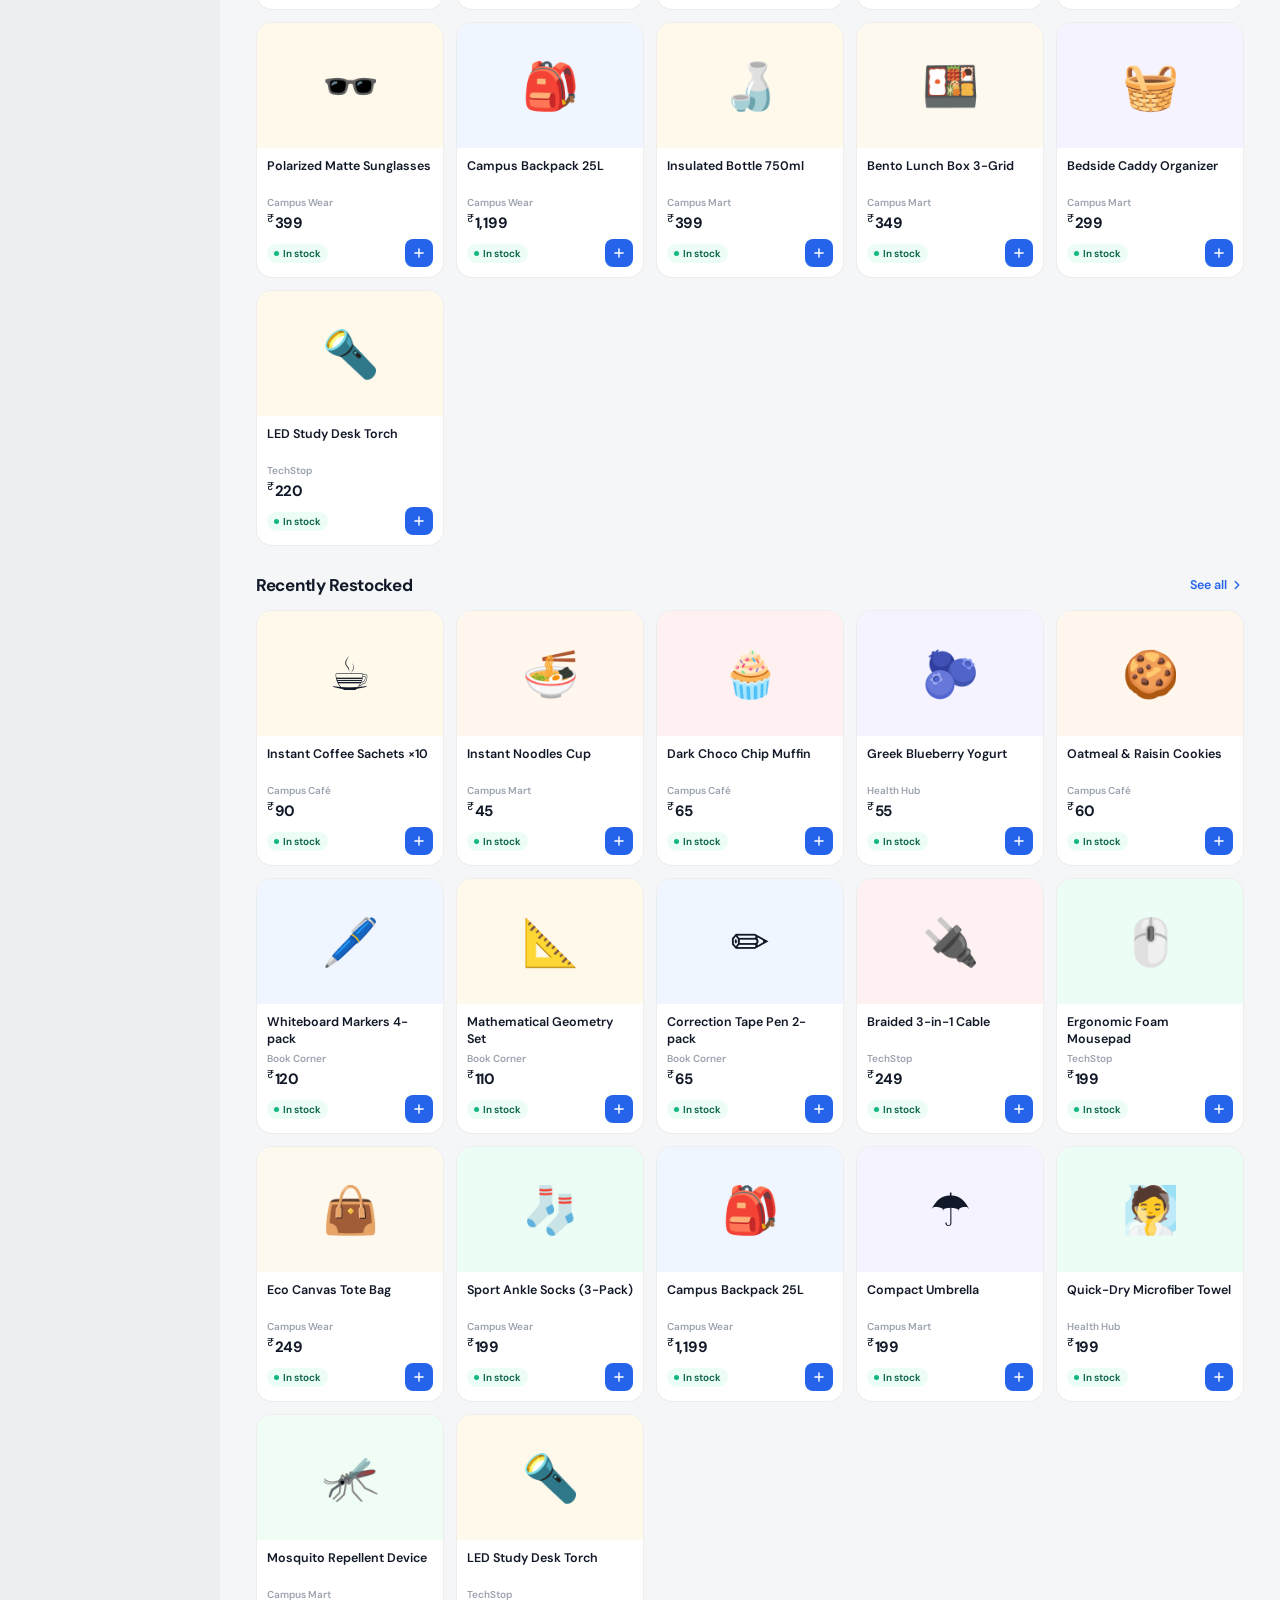
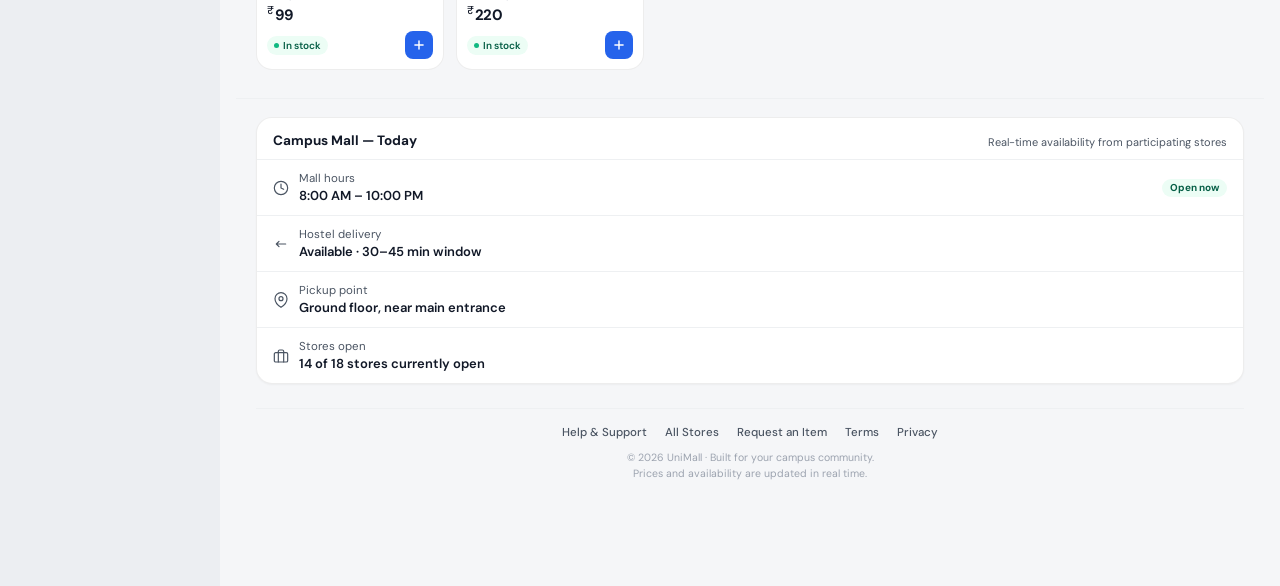
==== commit efe8fdc5: "feat: add brand-style 'Yay! Added to cart' toast, single unique order-placed celebration chime, and " ====
--- a/index.html
+++ b/index.html
@@ -443,11 +443,10 @@
 
 <!-- Scripts — load order matters (each file depends on those above it) -->
 <script src="js/config.js"></script>
+<script src="js/confetti.js"></script>
 <script src="js/data.js"></script>
 <script src="js/storage.js"></script>
 <script src="js/state.js"></script>
-<script src="js/sound.js"></script>
-<script src="js/ux-delight.js"></script>
 <script src="js/ui.js"></script>
 <script src="js/cart.js"></script>
 <script src="js/search.js"></script>
--- a/css/styles.css
+++ b/css/styles.css
@@ -1833,4 +1833,218 @@
 }
 .status-overlay-badge.open .status-dot {
   animation: radar-glow 2.4s infinite cubic-bezier(0.4, 0, 0.6, 1);
+}
+
+/* ─── YAY! CART TOAST (FAMOUS BRAND EXCITEMENT) ───────────── */
+.yay-cart-toast {
+  position: fixed;
+  bottom: 84px;
+  left: 50%;
+  transform: translateX(-50%) translateY(35px) scale(0.92);
+  background: rgba(15, 23, 42, 0.95);
+  color: white;
+  padding: 9px 14px 9px 12px;
+  border-radius: 999px;
+  display: flex;
+  align-items: center;
+  gap: 10px;
+  z-index: 9999;
+  opacity: 0;
+  pointer-events: none;
+  backdrop-filter: blur(16px);
+  -webkit-backdrop-filter: blur(16px);
+  border: 1px solid rgba(255, 255, 255, 0.14);
+  box-shadow: 0 16px 36px -4px rgba(0, 0, 0, 0.35), 0 0 0 1px rgba(255, 255, 255, 0.08);
+  transition: transform 0.32s cubic-bezier(0.34, 1.56, 0.64, 1), opacity 0.22s ease;
+  max-width: 92vw;
+  box-sizing: border-box;
+}
+.yay-cart-toast.show {
+  opacity: 1;
+  pointer-events: auto;
+  transform: translateX(-50%) translateY(0) scale(1);
+}
+.yay-toast-icon {
+  width: 30px;
+  height: 30px;
+  border-radius: 50%;
+  background: linear-gradient(135deg, #2563EB, #4F46E5);
+  display: flex;
+  align-items: center;
+  justify-content: center;
+  font-size: 15px;
+  flex-shrink: 0;
+}
+.yay-toast-body {
+  display: flex;
+  flex-direction: column;
+  line-height: 1.25;
+}
+.yay-toast-title {
+  font-size: 12.5px;
+  font-weight: 700;
+  color: #FFFFFF;
+  display: flex;
+  align-items: center;
+  gap: 4px;
+}
+.yay-toast-name {
+  font-size: 11px;
+  color: #94A3B8;
+  max-width: 170px;
+  white-space: nowrap;
+  overflow: hidden;
+  text-overflow: ellipsis;
+}
+.yay-toast-btn {
+  background: rgba(255, 255, 255, 0.16);
+  color: #FFFFFF;
+  text-decoration: none;
+  font-size: 11.5px;
+  font-weight: 700;
+  padding: 5px 11px;
+  border-radius: 999px;
+  white-space: nowrap;
+  transition: background 0.15s ease, transform 0.15s ease;
+  margin-left: 2px;
+}
+.yay-toast-btn:hover {
+  background: rgba(255, 255, 255, 0.28);
+  transform: scale(1.03);
+}
+@media (min-width: 768px) {
+  .yay-cart-toast {
+    bottom: 32px;
+  }
+}
+
+/* ─── ORDER PLACED EXCITEMENT POP-UP MODAL ───────────────── */
+.order-success-overlay {
+  position: fixed;
+  inset: 0;
+  background: rgba(15, 23, 42, 0.72);
+  backdrop-filter: blur(12px);
+  -webkit-backdrop-filter: blur(12px);
+  z-index: 99999;
+  display: flex;
+  align-items: center;
+  justify-content: center;
+  padding: 20px;
+  opacity: 0;
+  pointer-events: none;
+  transition: opacity 0.28s ease;
+}
+.order-success-overlay.show {
+  opacity: 1;
+  pointer-events: auto;
+}
+.order-success-modal {
+  background: #FFFFFF;
+  border-radius: 28px;
+  padding: 32px 24px 28px;
+  max-width: 390px;
+  width: 100%;
+  text-align: center;
+  box-shadow: 0 25px 60px -12px rgba(15, 23, 42, 0.35);
+  transform: scale(0.86) translateY(20px);
+  transition: transform 0.36s cubic-bezier(0.34, 1.56, 0.64, 1);
+  border: 1px solid rgba(0, 0, 0, 0.06);
+}
+.order-success-overlay.show .order-success-modal {
+  transform: scale(1) translateY(0);
+}
+.success-icon-wrap {
+  width: 74px;
+  height: 74px;
+  margin: 0 auto 16px;
+  border-radius: 50%;
+  background: linear-gradient(135deg, #ECFDF5, #D1FAE5);
+  border: 3px solid #34D399;
+  display: flex;
+  align-items: center;
+  justify-content: center;
+  font-size: 36px;
+  animation: success-bounce 0.6s cubic-bezier(0.34, 1.56, 0.64, 1);
+}
+@keyframes success-bounce {
+  0% { transform: scale(0.3) rotate(-20deg); }
+  60% { transform: scale(1.15) rotate(10deg); }
+  100% { transform: scale(1) rotate(0); }
+}
+.success-badge {
+  display: inline-block;
+  padding: 4px 12px;
+  background: #EFF6FF;
+  color: #2563EB;
+  border-radius: 999px;
+  font-size: 11.5px;
+  font-weight: 700;
+  letter-spacing: 0.03em;
+  text-transform: uppercase;
+  margin-bottom: 8px;
+}
+.success-title {
+  font-size: 22px;
+  font-weight: 800;
+  color: #0F172A;
+  margin-bottom: 8px;
+  letter-spacing: -0.02em;
+}
+.success-order-id-pill {
+  display: inline-block;
+  background: #F8FAFC;
+  border: 1px dashed #CBD5E1;
+  padding: 5px 14px;
+  border-radius: 8px;
+  font-family: ui-monospace, monospace;
+  font-size: 13.5px;
+  font-weight: 700;
+  color: #334155;
+  margin-bottom: 12px;
+}
+.success-eta-text {
+  font-size: 13.5px;
+  color: #475569;
+  line-height: 1.45;
+  margin-bottom: 24px;
+}
+.success-modal-actions {
+  display: flex;
+  flex-direction: column;
+  gap: 10px;
+}
+.btn-track-success {
+  background: #2563EB;
+  color: #FFFFFF;
+  border: none;
+  border-radius: 14px;
+  padding: 13px 20px;
+  font-size: 14.5px;
+  font-weight: 700;
+  cursor: pointer;
+  display: flex;
+  align-items: center;
+  justify-content: center;
+  gap: 8px;
+  box-shadow: 0 10px 20px -4px rgba(37, 99, 235, 0.4);
+  transition: transform 0.15s ease, background 0.15s ease;
+  text-decoration: none;
+}
+.btn-track-success:hover {
+  background: #1D4ED8;
+  transform: translateY(-1px);
+}
+.btn-continue-success {
+  background: transparent;
+  color: #64748B;
+  border: none;
+  font-size: 13px;
+  font-weight: 600;
+  padding: 8px;
+  cursor: pointer;
+  text-decoration: none;
+  transition: color 0.15s ease;
+}
+.btn-continue-success:hover {
+  color: #0F172A;
 }
